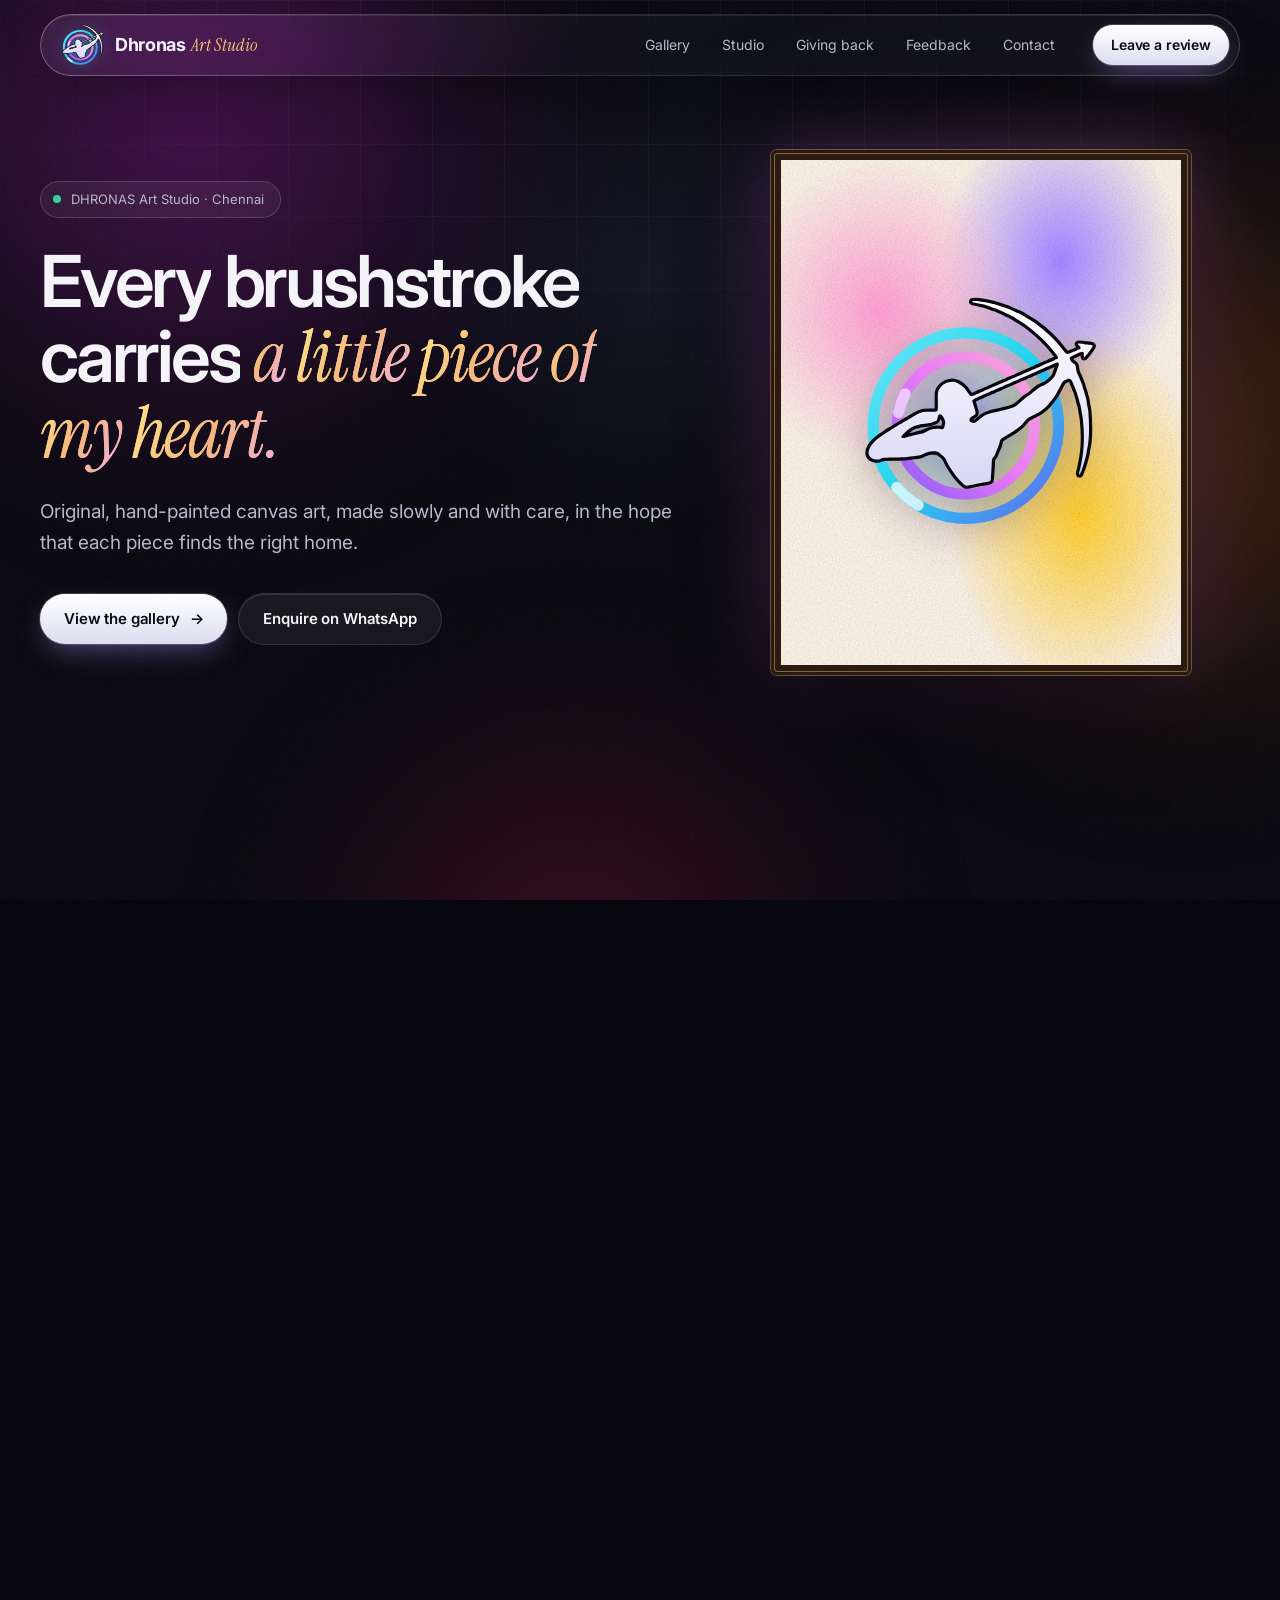
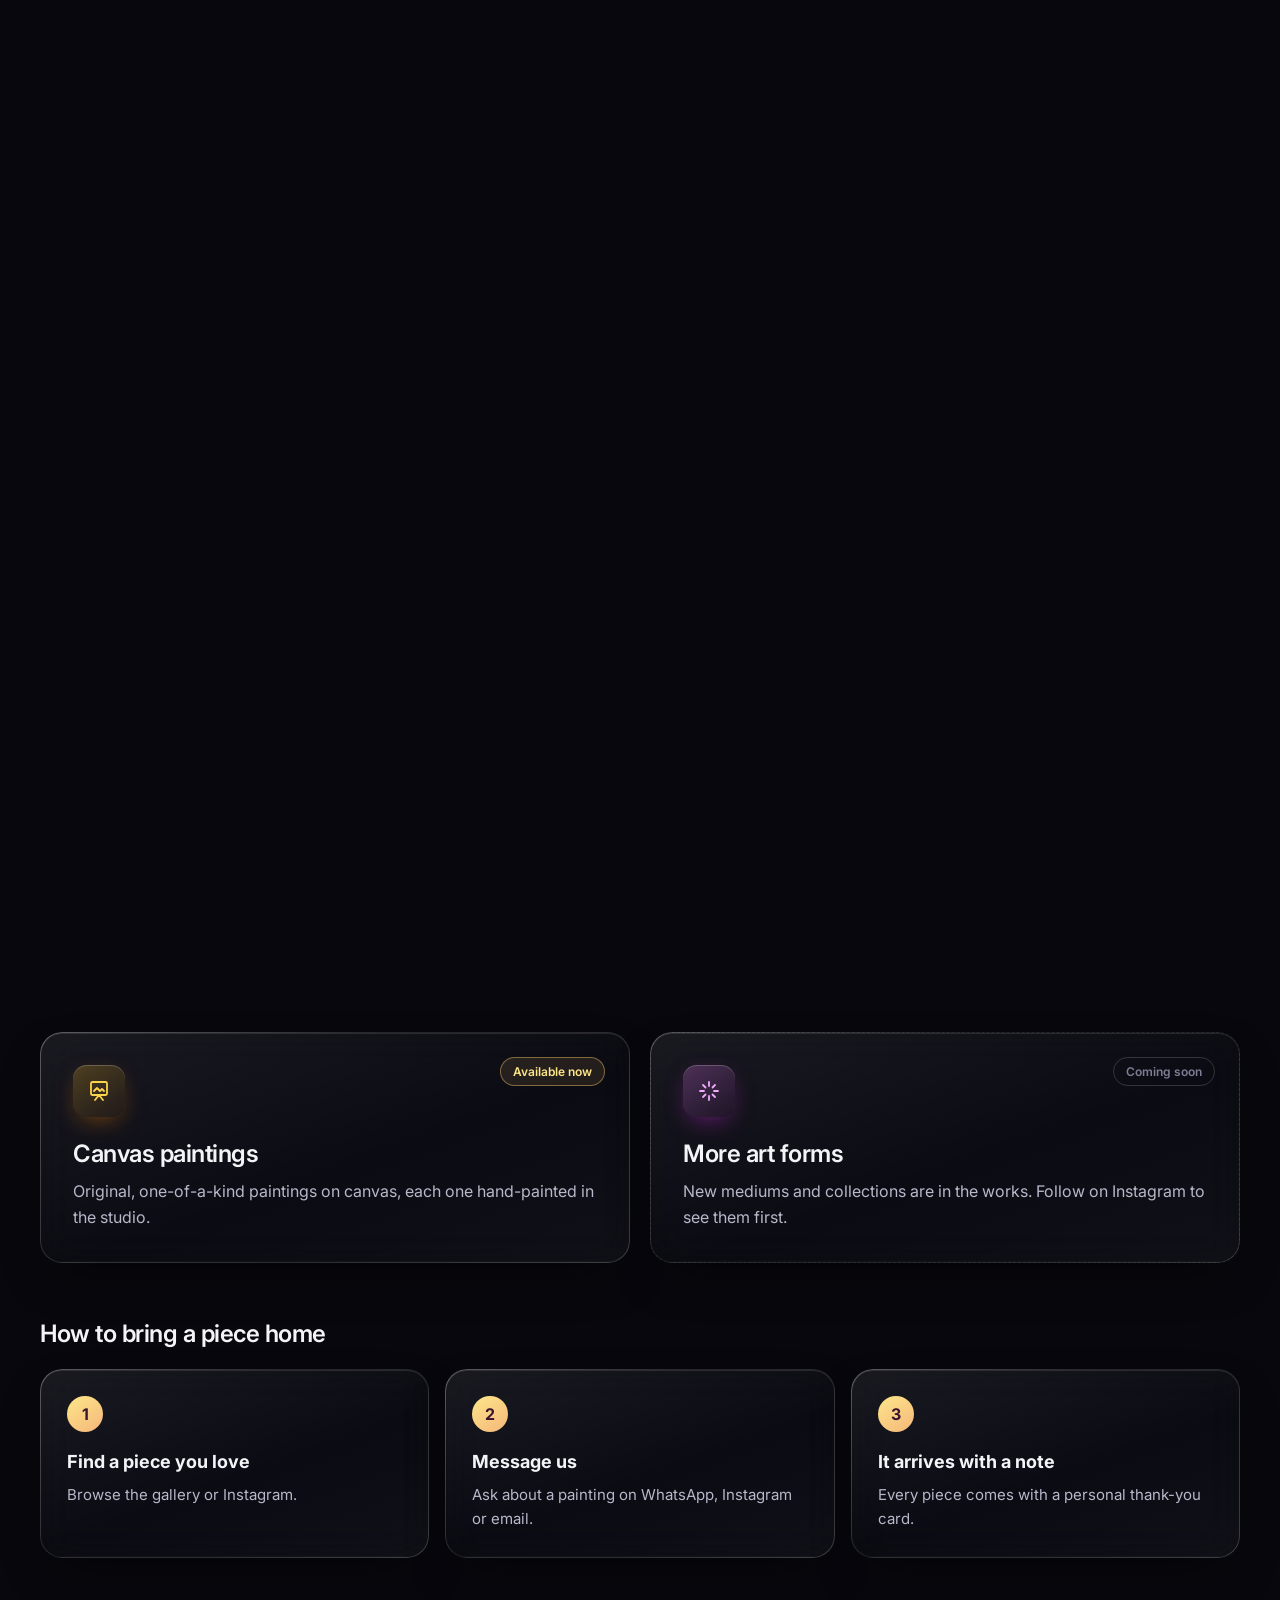
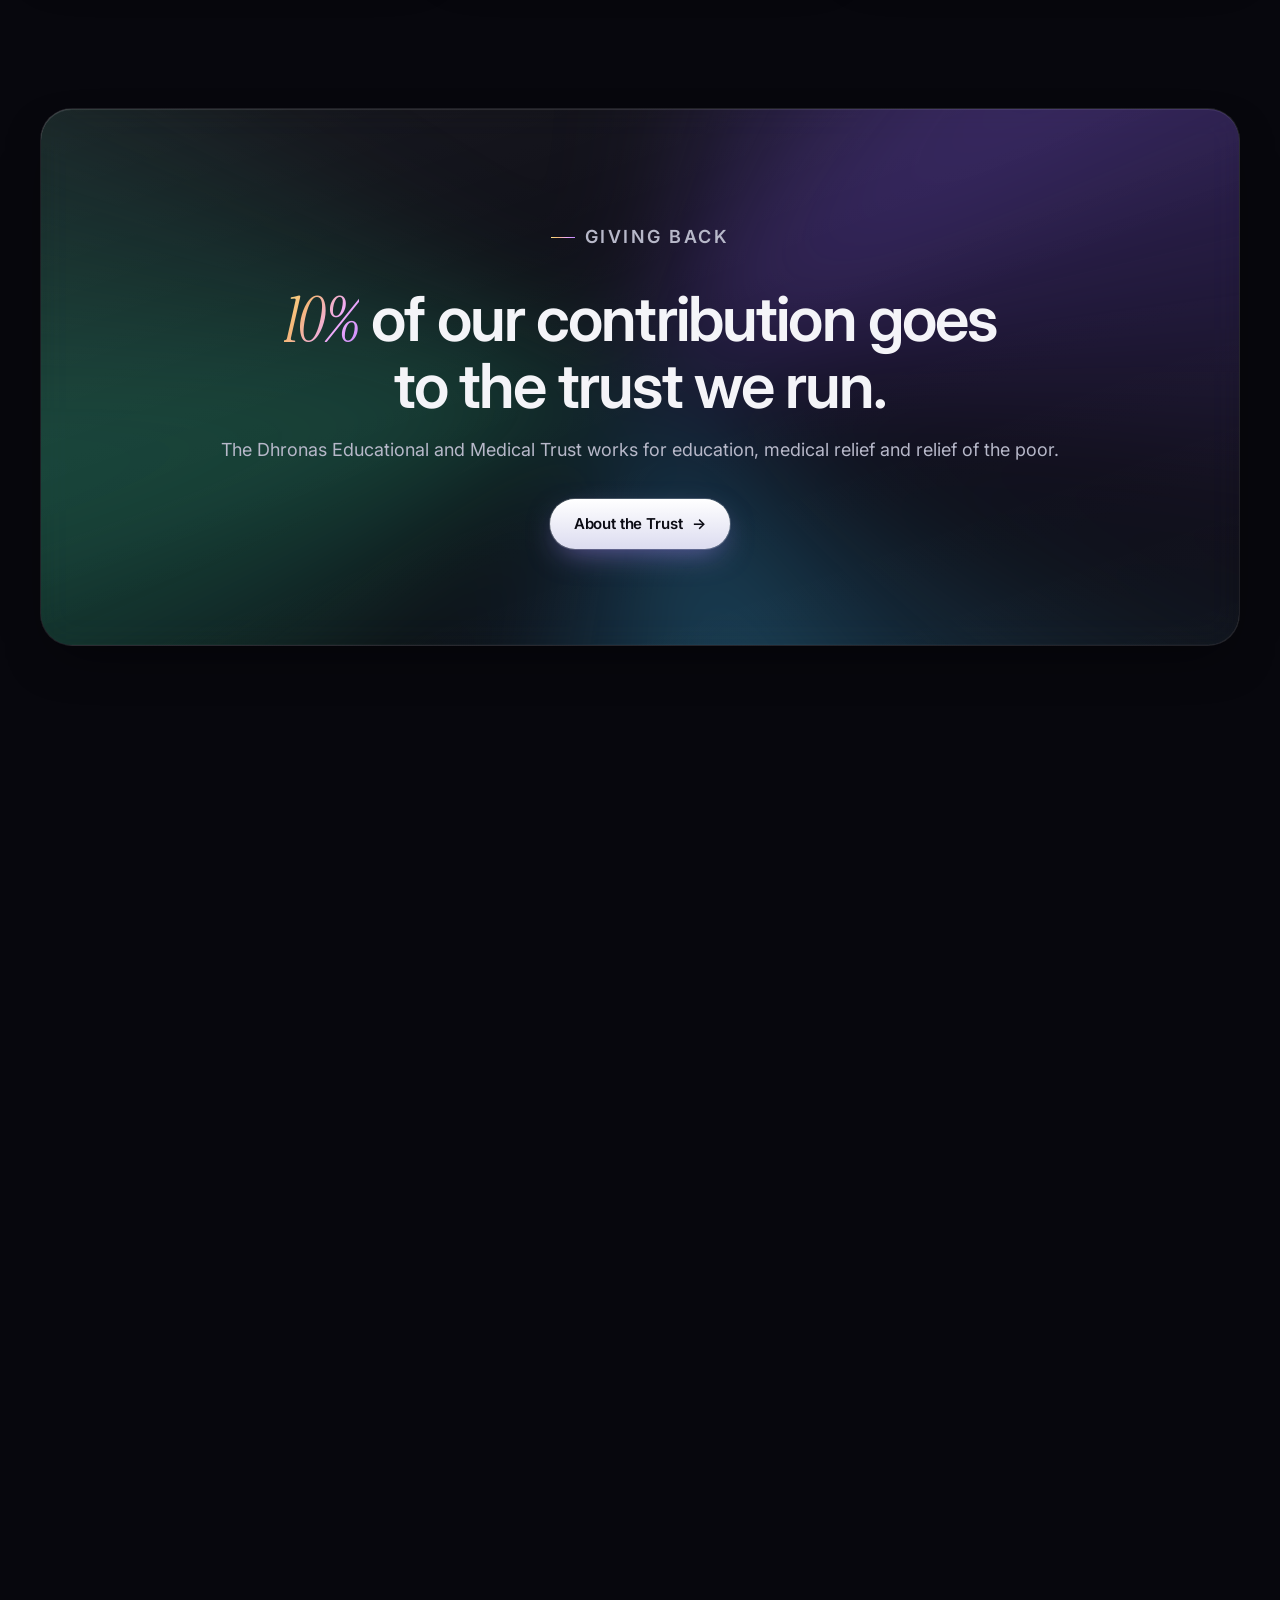
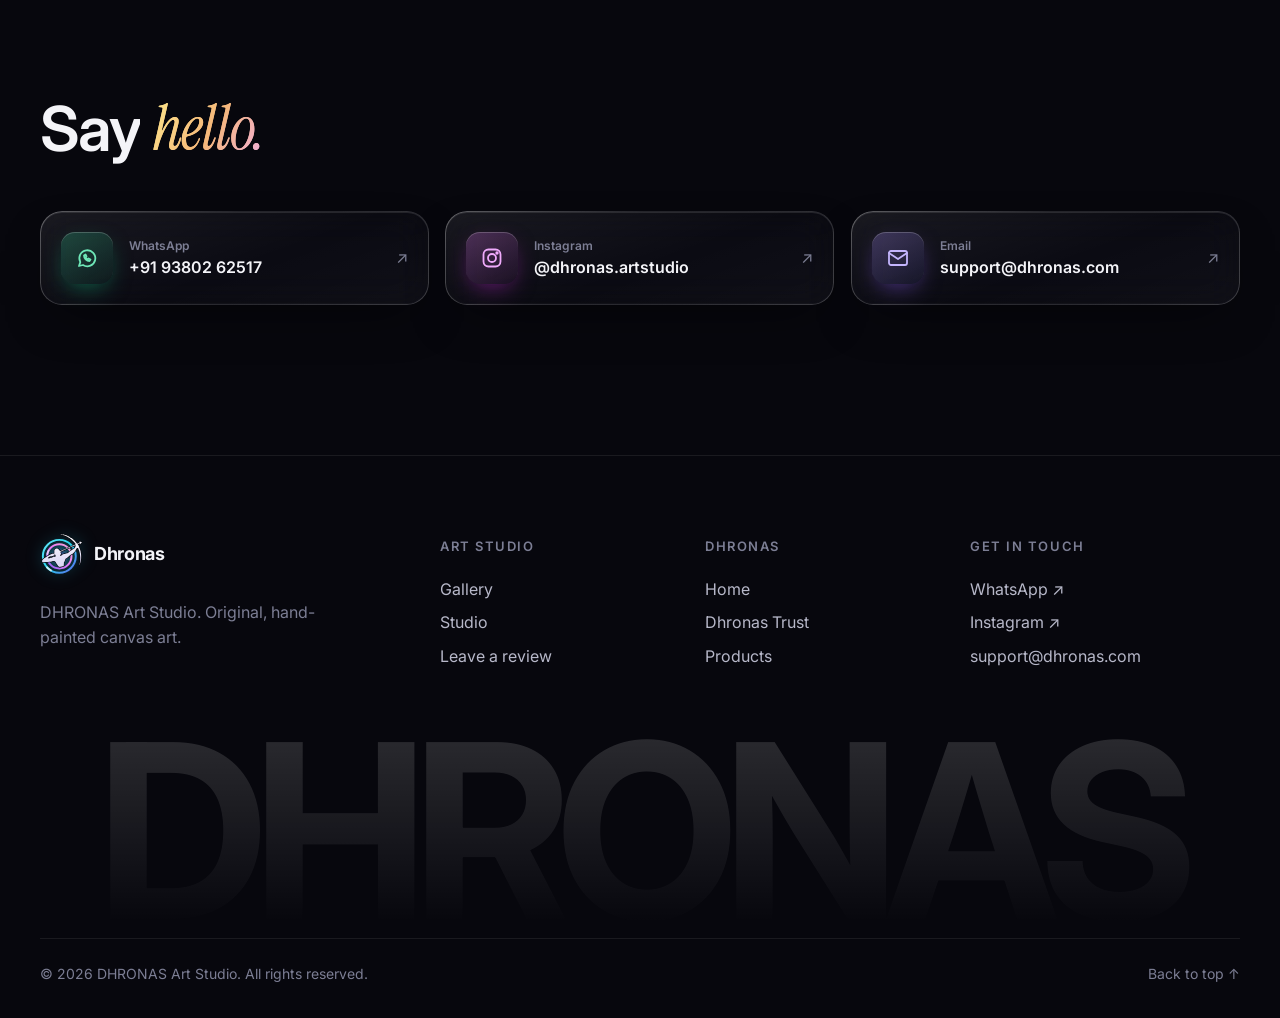
==== arts/index.html @ f4678ec8 "Add DHRONAS Art Studio page and feedback form at /arts/ New /arts/ page with gallery placeholders, c" ====
<!DOCTYPE html>
<html lang="en">
<head>
  <meta charset="UTF-8" />
  <meta name="viewport" content="width=device-width, initial-scale=1" />
  <meta name="color-scheme" content="dark" />
  <meta name="theme-color" content="#07070d" />
  <title>DHRONAS Art Studio</title>
  <meta name="description" content="DHRONAS Art Studio: original, hand-painted canvas art. 10% of every contribution goes to the Dhronas Educational and Medical Trust." />
  <meta property="og:title" content="DHRONAS Art Studio" />
  <meta property="og:description" content="Original, hand-painted canvas art from Chennai." />
  <meta property="og:url" content="https://dhronas.com/arts/" />
  <meta property="og:type" content="website" />
  <link rel="canonical" href="https://dhronas.com/arts/" />
  <link rel="icon" href="/favicon.svg" type="image/svg+xml" />
  <link rel="preconnect" href="https://fonts.googleapis.com" />
  <link rel="preconnect" href="https://fonts.gstatic.com" crossorigin />
  <link href="https://fonts.googleapis.com/css2?family=Instrument+Serif:ital@0;1&family=Inter:wght@400;500;600;700&display=swap" rel="stylesheet" />
  <link rel="stylesheet" href="/styles.css" />
</head>
<body class="arts-page">
  <!-- Logo: archer + target rings (symbol reused across the page) -->
  <svg class="svg-defs" aria-hidden="true" focusable="false">
    <defs>
      <linearGradient id="dh-cyan" x1="0" y1="0" x2="1" y2="1"><stop offset="0" stop-color="#67e8f9"/><stop offset=".5" stop-color="#22d3ee"/><stop offset="1" stop-color="#6366f1"/></linearGradient>
      <linearGradient id="dh-mag" x1="1" y1="0" x2="0" y2="1"><stop offset="0" stop-color="#f9a8d4"/><stop offset=".5" stop-color="#e879f9"/><stop offset="1" stop-color="#8b5cf6"/></linearGradient>
      <linearGradient id="dh-archer" x1="0" y1="0" x2="0" y2="1"><stop offset="0" stop-color="#ffffff"/><stop offset="1" stop-color="#d9d6f5"/></linearGradient>
      <radialGradient id="dh-glow"><stop offset="0" stop-color="#8b5cf6" stop-opacity=".55"/><stop offset=".6" stop-color="#22d3ee" stop-opacity=".12"/><stop offset="1" stop-color="#22d3ee" stop-opacity="0"/></radialGradient>
      <path id="dh-archer-path" d="M47.55 90.71C46.14 89.27 45.31 88.31 44.77 87.48C44.35 86.84 43.68 85.87 43.28 85.33C41.82 83.32 41.08 82.02 40.06 79.65C39.82 79.08 38.48 77.73 37.13 76.69C35.93 75.77 34.88 75.59 32.41 75.87C31.41 75.98 30.74 76.22 28.25 77.32C27.49 77.66 26.99 77.77 25.62 77.93C24.70 78.04 23.32 78.21 22.56 78.31C19.80 78.69 18.72 78.76 13.75 78.85C8.69 78.95 8.69 78.95 7.84 79.36C5.84 80.34 2.85 79.55 2.05 77.82C0.89 75.34 3.20 71.57 7.83 68.38C8.85 67.68 9.83 67.00 10.00 66.87C10.40 66.57 12.06 65.53 12.60 65.24C12.83 65.12 13.31 64.82 13.67 64.59C14.91 63.77 15.96 63.12 16.05 63.12C16.11 63.12 16.41 62.94 16.73 62.71C17.05 62.49 17.52 62.21 17.78 62.09C18.03 61.98 18.48 61.71 18.76 61.50C19.05 61.30 19.35 61.13 19.42 61.12C19.50 61.12 19.84 60.94 20.19 60.71C20.83 60.27 21.55 59.84 22.69 59.19C23.05 58.98 23.62 58.65 23.96 58.45C24.29 58.25 24.87 57.91 25.25 57.69C26.06 57.21 27.95 56.44 28.75 56.26C29.06 56.19 30.62 56.13 32.22 56.13C35.49 56.12 35.75 56.07 35.99 55.33C36.08 55.06 36.13 53.51 36.11 50.74C36.09 46.01 36.10 45.98 37.04 44.53C38.32 42.54 41.31 41.11 43.81 41.28C44.49 41.33 44.93 41.46 45.76 41.85C47.95 42.88 49.33 44.12 50.81 46.39C51.87 48.01 52.20 48.37 52.63 48.37C53.04 48.37 54.27 47.96 54.79 47.64C55.01 47.51 55.41 47.33 55.69 47.25C55.96 47.16 56.55 46.90 56.99 46.67C57.43 46.44 57.89 46.25 58.01 46.25C58.13 46.25 58.65 46.02 59.17 45.75C59.69 45.48 60.20 45.25 60.30 45.25C60.40 45.25 60.85 45.06 61.30 44.82C61.75 44.59 62.33 44.33 62.59 44.25C62.85 44.16 63.34 43.94 63.69 43.75C64.03 43.56 64.54 43.33 64.81 43.25C65.09 43.16 65.68 42.91 66.12 42.69C66.57 42.47 67.15 42.22 67.41 42.13C67.67 42.05 68.12 41.85 68.41 41.69C68.70 41.53 69.19 41.33 69.50 41.25C69.81 41.17 70.26 40.97 70.50 40.81C70.74 40.64 71.25 40.40 71.63 40.27C72.00 40.14 72.65 39.87 73.06 39.66C73.48 39.45 74.04 39.21 74.31 39.13C74.59 39.04 75.09 38.81 75.44 38.62C75.78 38.44 76.29 38.21 76.56 38.12C76.84 38.04 77.26 37.86 77.50 37.74C77.91 37.52 78.69 37.18 80.56 36.42C80.97 36.25 81.76 35.89 82.31 35.63C82.86 35.36 83.45 35.11 83.62 35.06C83.80 35.01 84.11 34.86 84.33 34.73C84.55 34.60 85.05 34.38 85.44 34.25C85.83 34.12 86.34 33.89 86.56 33.75C86.79 33.61 87.30 33.38 87.70 33.25C88.09 33.11 88.65 32.87 88.93 32.70C89.21 32.54 89.75 32.31 90.12 32.19C90.50 32.07 91.04 31.83 91.32 31.67C91.60 31.51 92.16 31.26 92.55 31.13C92.95 30.99 93.45 30.77 93.67 30.64C93.89 30.50 94.39 30.27 94.79 30.12C96.23 29.59 96.11 29.20 93.48 25.92C90.46 22.16 86.03 17.82 82.01 14.68C81.58 14.34 80.99 13.88 80.70 13.66C80.08 13.18 78.51 12.11 77.31 11.37C75.93 10.52 74.73 9.75 74.19 9.38C73.91 9.19 73.41 8.91 73.07 8.76C72.73 8.61 72.36 8.41 72.25 8.31C72.14 8.21 71.73 8.02 71.35 7.89C70.97 7.76 70.44 7.52 70.17 7.35C69.91 7.18 69.49 6.97 69.25 6.88C69.01 6.79 68.53 6.56 68.19 6.37C67.84 6.17 67.23 5.89 66.82 5.74C66.41 5.59 65.91 5.36 65.70 5.24C65.49 5.12 64.95 4.93 64.50 4.83C64.05 4.73 63.32 4.48 62.88 4.27C62.43 4.07 61.87 3.86 61.62 3.81C61.38 3.76 60.71 3.54 60.12 3.31C59.54 3.09 58.84 2.87 58.56 2.82C58.29 2.78 57.33 2.58 56.44 2.37C55.54 2.17 54.50 1.95 54.12 1.87C53.27 1.71 53.06 1.59 53.17 1.31C53.31 0.94 56.27 1.13 58.88 1.67C60.01 1.90 61.42 2.16 62.00 2.24C62.58 2.33 63.40 2.53 63.81 2.69C64.22 2.86 64.87 3.05 65.25 3.13C65.63 3.20 66.36 3.43 66.88 3.63C67.39 3.83 68.29 4.12 68.88 4.29C70.27 4.69 71.89 5.35 74.45 6.58C75.07 6.88 75.63 7.13 75.68 7.13C75.85 7.12 78.17 8.29 78.69 8.63C78.96 8.82 79.46 9.13 79.79 9.33C82.71 11.07 83.50 11.56 84.22 12.08C89.69 16.06 94.23 20.37 97.63 24.81C99.08 26.71 99.88 27.50 100.35 27.50C100.76 27.50 102.23 26.98 102.81 26.63C103.02 26.51 103.41 26.33 103.69 26.25C103.96 26.16 104.55 25.90 104.99 25.67C105.43 25.44 105.87 25.25 105.96 25.25C106.06 25.25 106.30 25.16 106.51 25.06C106.81 24.90 106.88 24.79 106.88 24.42C106.87 24.05 106.77 23.88 106.16 23.29C105.50 22.65 105.46 22.59 105.67 22.44C105.92 22.25 106.40 22.27 108.75 22.57C109.54 22.67 110.71 22.80 111.35 22.87C112.61 23.00 112.88 23.12 112.88 23.57C112.88 23.87 110.27 27.49 109.24 28.62C108.77 29.14 108.72 29.17 108.57 28.96C108.46 28.81 108.42 28.49 108.47 27.94C108.60 26.27 108.25 26.02 106.69 26.63C106.14 26.85 105.38 27.19 105.00 27.38C104.62 27.58 104.14 27.78 103.94 27.82C103.50 27.93 101.83 28.82 101.66 29.04C101.12 29.73 102.23 31.59 103.60 32.30C104.22 32.62 104.50 33.22 104.63 34.52C104.78 35.96 104.92 36.46 105.43 37.49C105.66 37.94 105.89 38.45 105.94 38.62C105.99 38.80 106.19 39.25 106.37 39.62C106.56 40.00 106.82 40.62 106.94 41.00C107.06 41.38 107.27 41.85 107.39 42.06C107.52 42.27 107.71 42.86 107.82 43.37C107.93 43.89 108.18 44.73 108.37 45.25C108.57 45.77 108.79 46.52 108.87 46.93C108.96 47.33 109.16 48.02 109.32 48.46C109.49 48.89 109.68 49.66 109.75 50.16C110.08 52.53 110.17 53.02 110.45 54.19C110.72 55.27 110.79 56.04 110.97 59.98C111.25 66.24 110.98 71.36 110.20 74.49C110.10 74.87 109.96 75.69 109.88 76.31C109.65 78.10 107.98 83.95 107.34 85.20C107.16 85.56 106.95 86.10 106.87 86.42C106.71 87.02 106.47 87.33 106.26 87.19C106.04 87.06 106.11 86.29 106.42 85.40C106.72 84.53 106.94 83.49 107.69 79.38C108.44 75.33 108.73 69.10 108.40 64.31C108.11 60.09 108.01 59.09 107.68 57.56C107.50 56.74 107.28 55.42 107.17 54.62C107.06 53.80 106.85 52.86 106.68 52.42C106.51 52.00 106.28 51.22 106.18 50.69C106.08 50.16 105.80 49.15 105.56 48.44C105.32 47.74 105.12 47.05 105.13 46.92C105.13 46.78 104.93 46.28 104.70 45.80C104.47 45.33 104.21 44.69 104.12 44.38C104.04 44.07 103.82 43.51 103.62 43.13C103.43 42.75 103.20 42.18 103.12 41.88C102.93 41.13 102.30 40.16 101.86 39.93C101.11 39.54 100.33 39.70 98.97 40.52C98.05 41.07 97.96 41.20 96.96 43.13C95.66 45.67 94.44 47.87 93.88 48.69C91.95 51.49 89.73 53.93 87.93 55.22C86.84 56.01 85.47 56.87 85.31 56.88C85.24 56.88 84.90 57.05 84.56 57.27C84.22 57.48 83.68 57.75 83.38 57.85C83.07 57.96 82.61 58.17 82.36 58.32C82.11 58.48 81.70 58.70 81.44 58.80C80.68 59.12 80.01 59.74 79.12 60.93C77.53 63.08 75.14 64.94 70.88 67.37C67.35 69.38 66.95 69.75 66.75 71.14C66.62 72.02 65.83 74.22 65.31 75.16C65.12 75.49 64.89 76.08 64.79 76.47C64.55 77.40 64.21 78.03 63.63 78.67C62.93 79.44 62.91 79.50 62.82 82.06C62.77 83.37 62.65 85.37 62.56 86.50C62.46 87.63 62.38 88.86 62.38 89.21C62.37 90.48 62.19 90.61 60.06 90.93C59.38 91.03 58.14 91.25 57.31 91.42C56.49 91.59 55.39 91.79 54.88 91.88C54.36 91.96 53.25 92.19 52.41 92.39C49.71 93.03 49.90 93.09 47.55 90.71ZM20.82 68.69C21.64 68.44 22.68 68.18 23.12 68.11C23.57 68.03 24.42 67.81 25.00 67.62C25.58 67.43 26.57 67.21 27.19 67.13C28.36 66.98 29.41 66.58 31.19 65.61C33.08 64.59 35.16 64.27 37.31 64.68C38.37 64.89 38.75 64.81 39.05 64.35C39.34 63.90 39.75 62.26 39.75 61.55C39.75 59.88 38.24 57.38 37.22 57.38C36.58 57.38 36.27 57.79 35.98 59.02C35.66 60.38 35.52 60.57 34.67 60.82C34.29 60.93 33.63 61.19 33.21 61.38C32.69 61.62 32.07 61.78 31.31 61.86C29.09 62.12 27.33 62.38 26.70 62.56C26.35 62.65 25.73 62.80 25.31 62.88C24.90 62.96 24.38 63.14 24.15 63.28C23.92 63.42 23.47 63.66 23.14 63.82C21.82 64.45 18.00 67.96 18.00 68.54C18.00 69.26 18.73 69.30 20.82 68.69ZM55.12 61.22C55.37 61.07 55.98 60.59 56.50 60.13C58.47 58.40 59.94 57.50 61.49 57.12C62.01 56.99 62.77 56.77 63.17 56.63C63.58 56.49 64.45 56.29 65.11 56.19C65.77 56.08 66.90 55.83 67.62 55.63C68.35 55.44 69.32 55.21 69.79 55.13C70.26 55.05 71.05 54.83 71.55 54.63C72.04 54.44 72.70 54.21 73.00 54.13C73.31 54.05 73.76 53.85 74.01 53.69C74.25 53.53 74.74 53.26 75.09 53.08C75.47 52.89 76.41 52.10 77.47 51.08C79.25 49.37 80.25 48.61 81.25 48.16C81.59 48.02 82.37 47.39 83.19 46.61C85.08 44.81 87.05 43.52 88.60 43.06C90.17 42.59 93.94 39.23 94.25 38.02C94.32 37.72 94.52 37.21 94.67 36.89C94.83 36.57 95.05 35.94 95.17 35.49C95.28 35.03 95.54 34.30 95.75 33.86C96.15 33.00 96.23 32.31 95.95 31.94C95.68 31.57 94.99 31.66 93.84 32.23C93.27 32.50 92.67 32.77 92.50 32.82C92.33 32.87 91.85 33.09 91.44 33.32C91.03 33.55 90.48 33.77 90.22 33.82C89.97 33.86 89.51 34.06 89.22 34.25C88.92 34.43 88.37 34.69 87.99 34.81C87.62 34.93 87.08 35.17 86.80 35.33C86.52 35.49 85.96 35.74 85.56 35.88C85.16 36.01 84.65 36.23 84.44 36.36C84.22 36.49 83.82 36.66 83.55 36.75C83.28 36.83 82.76 37.07 82.39 37.28C82.01 37.48 81.42 37.74 81.07 37.84C80.72 37.94 80.21 38.16 79.93 38.33C79.65 38.49 79.11 38.73 78.74 38.86C77.99 39.13 76.37 39.85 75.50 40.30C75.19 40.46 74.71 40.66 74.44 40.75C74.16 40.84 73.57 41.09 73.12 41.31C72.68 41.54 72.17 41.76 72.00 41.81C71.62 41.92 69.76 42.73 68.56 43.31C68.08 43.54 67.55 43.77 67.38 43.82C67.20 43.86 66.78 44.05 66.44 44.24C66.09 44.43 65.50 44.69 65.12 44.81C64.75 44.93 64.27 45.13 64.06 45.26C63.86 45.38 63.38 45.60 63.00 45.74C62.62 45.89 62.06 46.14 61.75 46.30C61.44 46.46 61.05 46.64 60.88 46.68C60.57 46.77 59.46 47.25 57.44 48.19C56.89 48.44 56.16 48.75 55.81 48.88C54.76 49.25 53.45 50.04 53.28 50.40C53.15 50.68 53.15 50.82 53.32 51.27C53.44 51.57 53.64 52.26 53.78 52.81C53.91 53.36 54.16 54.18 54.32 54.62C55.11 56.76 55.02 57.33 53.80 57.94C52.46 58.61 51.75 59.35 51.75 60.10C51.75 60.69 51.93 60.96 52.54 61.27C53.54 61.78 54.19 61.77 55.12 61.22Z"/>
      <symbol id="dh-logo" viewBox="-4 -4 123 121">
        <circle cx="50" cy="63" r="54" fill="url(#dh-glow)"/>
        <circle cx="50" cy="63" r="46" fill="none" stroke="url(#dh-cyan)" stroke-width="5.5"/>
        <circle cx="50" cy="63" r="34" fill="none" stroke="url(#dh-mag)" stroke-width="5.5"/>
        <circle cx="50" cy="63" r="46" fill="none" stroke="#fff" stroke-width="5.5" stroke-linecap="round" stroke-dasharray="14 275" opacity=".75">
          <animateTransform attributeName="transform" type="rotate" from="0 50 63" to="360 50 63" dur="7s" repeatCount="indefinite"/>
        </circle>
        <circle cx="50" cy="63" r="34" fill="none" stroke="#fff" stroke-width="5.5" stroke-linecap="round" stroke-dasharray="10 204" opacity=".6">
          <animateTransform attributeName="transform" type="rotate" from="360 50 63" to="0 50 63" dur="5s" repeatCount="indefinite"/>
        </circle>
        <use href="#dh-archer-path" fill="none" stroke="#07070d" stroke-width="3.2" stroke-linejoin="round"/>
        <use href="#dh-archer-path" fill="url(#dh-archer)"/>
      </symbol>
    </defs>
  </svg>
  <a class="skip" href="#main">Skip to content</a>

  <div class="bg" aria-hidden="true">
    <div class="aurora a1"></div>
    <div class="aurora a2"></div>
    <div class="aurora a3"></div>
    <div class="grid-lines"></div>
    <div class="noise"></div>
  </div>
  <div class="spotlight" aria-hidden="true"></div>
  <div class="progress" aria-hidden="true"></div>

  <header class="nav" id="nav">
    <div class="nav-inner glass">
      <a class="brand" href="/" aria-label="Dhronas home">
        <span class="logo" aria-hidden="true"><svg><use href="#dh-logo"/></svg></span>
        <span>Dhronas <span class="brand-sub">Art Studio</span></span>
      </a>
      <nav id="nav-links" class="nav-links">
        <a href="#gallery">Gallery</a>
        <a href="#studio">Studio</a>
        <a href="#giving">Giving back</a>
        <a href="#feedback">Feedback</a>
        <a href="#contact">Contact</a>
      </nav>
      <a class="btn btn-sm magnetic nav-cta" href="/arts/feedback/"><span>Leave a review</span></a>
      <button class="nav-toggle" aria-expanded="false" aria-controls="nav-links" aria-label="Open menu">
        <span></span><span></span>
      </button>
    </div>
  </header>

  <main id="main">
    <!-- HERO -->
    <section class="hero trust-hero" id="top">
      <div class="wrap hero-grid">
        <div class="hero-copy">
          <p class="pill reveal"><span class="dot"></span> DHRONAS Art Studio · Chennai</p>
          <h1 class="split" data-split>
            Every brushstroke carries <em>a little piece of my heart.</em>
          </h1>
          <p class="lead reveal" style="--d: .5s">
            Original, hand-painted canvas art, made slowly and with care, in the hope that each
            piece finds the right home.
          </p>
          <div class="hero-actions reveal" style="--d: .65s">
            <a class="btn magnetic" href="#gallery"><span>View the gallery</span><i aria-hidden="true">→</i></a>
            <a class="btn btn-glass magnetic" href="https://wa.me/919380262517" target="_blank" rel="noopener noreferrer"><span>Enquire on WhatsApp</span></a>
          </div>
        </div>

        <div class="easel reveal" style="--d: .3s" aria-hidden="true">
          <div class="canvas-frame tilt">
            <div class="paint p1"></div>
            <svg class="easel-logo"><use href="#dh-logo"/></svg>
          </div>
        </div>
      </div>
    </section>

    <!-- GALLERY: replace each placeholder <figure> with a real artwork when photos are ready.
         Format: put the image in /arts/images/ and use
         <figure class="art glass reveal">
           <div class="art-canvas"><img src="/arts/images/FILE.jpg" alt="Short description of the painting" loading="lazy" /></div>
           <figcaption><strong>Title</strong><small>Acrylic on canvas · 24 × 36 in</small></figcaption>
         </figure> -->
    <section class="section" id="gallery">
      <div class="wrap">
        <p class="eyebrow reveal">Gallery</p>
        <h2 class="split" data-split>The collection, <em>coming to life.</em></h2>
        <p class="section-lead reveal">
          New canvases are being photographed for the gallery. Until then, see the latest work on
          <a class="text-link" href="https://www.instagram.com/dhronas.artstudio/" target="_blank" rel="noopener noreferrer">Instagram @dhronas.artstudio ↗</a>
        </p>
        <div class="gallery">
          <figure class="art placeholder glass reveal" style="--d: .05s">
            <div class="art-canvas"><div class="paint p2"></div><span class="soon">Artwork coming soon</span></div>
            <figcaption><strong>Canvas painting</strong><small>Photo coming soon</small></figcaption>
          </figure>
          <figure class="art placeholder glass reveal tall" style="--d: .12s">
            <div class="art-canvas"><div class="paint p3"></div><span class="soon">Artwork coming soon</span></div>
            <figcaption><strong>Canvas painting</strong><small>Photo coming soon</small></figcaption>
          </figure>
          <figure class="art placeholder glass reveal" style="--d: .19s">
            <div class="art-canvas"><div class="paint p4"></div><span class="soon">Artwork coming soon</span></div>
            <figcaption><strong>Canvas painting</strong><small>Photo coming soon</small></figcaption>
          </figure>
          <figure class="art placeholder glass reveal" style="--d: .05s">
            <div class="art-canvas"><div class="paint p5"></div><span class="soon">Artwork coming soon</span></div>
            <figcaption><strong>Canvas painting</strong><small>Photo coming soon</small></figcaption>
          </figure>
          <figure class="art placeholder glass reveal" style="--d: .12s">
            <div class="art-canvas"><div class="paint p6"></div><span class="soon">Artwork coming soon</span></div>
            <figcaption><strong>Canvas painting</strong><small>Photo coming soon</small></figcaption>
          </figure>
          <figure class="art placeholder glass reveal tall" style="--d: .19s">
            <div class="art-canvas"><div class="paint p7"></div><span class="soon">Artwork coming soon</span></div>
            <figcaption><strong>Canvas painting</strong><small>Photo coming soon</small></figcaption>
          </figure>
        </div>
      </div>
    </section>

    <!-- STUDIO / ART FORMS -->
    <section class="section" id="studio">
      <div class="wrap">
        <p class="eyebrow reveal">The studio</p>
        <h2 class="split" data-split>What we <em>create.</em></h2>
        <div class="forms">
          <article class="form-card glass reveal tilt" style="--d: .05s; --accent: #f5c56b">
            <span class="status live">Available now</span>
            <div class="icon amber"><svg viewBox="0 0 24 24"><rect x="4" y="3" width="16" height="13" rx="1.5"/><path d="M8 21l4-5 4 5M7 12l3-3 3 3 2-2 2 2"/></svg></div>
            <h3>Canvas paintings</h3>
            <p>Original, one-of-a-kind paintings on canvas, each one hand-painted in the studio.</p>
          </article>
          <article class="form-card soon-card glass reveal" style="--d: .15s">
            <span class="status">Coming soon</span>
            <div class="icon magenta"><svg viewBox="0 0 24 24"><path d="M12 3v4M12 17v4M3 12h4M17 12h4M6 6l2.5 2.5M15.5 15.5L18 18M6 18l2.5-2.5M15.5 8.5L18 6"/></svg></div>
            <h3>More art forms</h3>
            <p>New mediums and collections are in the works. Follow on Instagram to see them first.</p>
          </article>
        </div>

        <h3 class="board-title reveal">How to bring a piece home</h3>
        <ol class="steps-row">
          <li class="glass reveal" style="--d: .05s"><span class="step-n">1</span><strong>Find a piece you love</strong><p>Browse the gallery or Instagram.</p></li>
          <li class="glass reveal" style="--d: .12s"><span class="step-n">2</span><strong>Message us</strong><p>Ask about a painting on WhatsApp, Instagram or email.</p></li>
          <li class="glass reveal" style="--d: .19s"><span class="step-n">3</span><strong>It arrives with a note</strong><p>Every piece comes with a personal thank-you card.</p></li>
        </ol>
      </div>
    </section>

    <!-- GIVING BACK -->
    <section class="section cta-section" id="giving">
      <div class="wrap">
        <div class="cta glass reveal">
          <div class="cta-glow" aria-hidden="true"></div>
          <p class="eyebrow">Giving back</p>
          <h2><span class="big-pct">10%</span> of our contribution goes to the trust we run.</h2>
          <p>The Dhronas Educational and Medical Trust works for education, medical relief and relief of the poor.</p>
          <div class="cta-actions">
            <a class="btn magnetic" href="/trust/"><span>About the Trust</span><i aria-hidden="true">→</i></a>
          </div>
        </div>
      </div>
    </section>

    <!-- FEEDBACK QR -->
    <section class="section" id="feedback">
      <div class="wrap qr-wrap">
        <div>
          <p class="eyebrow reveal">Share your feedback</p>
          <h2 class="split" data-split>Loved your piece? <em>Tell us.</em></h2>
          <p class="section-lead reveal">
            Scan the code with your phone camera to leave a review in under a minute. Your words help
            other art lovers, and help the studio grow.
          </p>
          <div class="hero-actions reveal">
            <a class="btn magnetic" href="/arts/feedback/"><span>Write a review</span><i aria-hidden="true">→</i></a>
          </div>
          <p class="qr-downloads reveal">
            Print it for cards or the studio:
            <a class="text-link" href="/arts/feedback-qr.svg" download="dhronas-arts-feedback-qr.svg">SVG</a> ·
            <a class="text-link" href="/arts/feedback-qr.png" download="dhronas-arts-feedback-qr.png">PNG</a>
          </p>
        </div>
        <a class="qr-card glass reveal tilt" href="/arts/feedback/" aria-label="Open the feedback form">
          <img src="/arts/feedback-qr.svg" alt="QR code linking to dhronas.com/arts/feedback" width="260" height="260" />
          <span class="qr-scan" aria-hidden="true"></span>
          <span class="qr-label">Scan to review</span>
          <small>dhronas.com/arts/feedback</small>
        </a>
      </div>
    </section>

    <!-- CONTACT -->
    <section class="section" id="contact">
      <div class="wrap">
        <p class="eyebrow reveal">Contact</p>
        <h2 class="split" data-split>Say <em>hello.</em></h2>
        <div class="channels">
          <a class="channel glass reveal tilt" style="--d: .05s" href="https://wa.me/919380262517" target="_blank" rel="noopener noreferrer">
            <span class="icon emerald"><svg viewBox="0 0 24 24"><path d="M4 20l1.300-3.900A8 8 0 1 1 8 19z"/><path d="M9 9.500c0 3 2.500 5.500 5.500 5.500l1-1.500-2-1-1 1c-1-.5-1.500-1-2-2l1-1-1-2z"/></svg></span>
            <span><small>WhatsApp</small>+91 93802 62517</span>
            <span class="arrow" aria-hidden="true">↗</span>
          </a>
          <a class="channel glass reveal tilt" style="--d: .12s" href="https://www.instagram.com/dhronas.artstudio/" target="_blank" rel="noopener noreferrer">
            <span class="icon magenta"><svg viewBox="0 0 24 24"><rect x="3.500" y="3.500" width="17" height="17" rx="5"/><circle cx="12" cy="12" r="4"/><circle cx="17" cy="7" r=".8"/></svg></span>
            <span><small>Instagram</small>@dhronas.artstudio</span>
            <span class="arrow" aria-hidden="true">↗</span>
          </a>
          <a class="channel glass reveal tilt" style="--d: .19s" href="mailto:support@dhronas.com?subject=DHRONAS%20Art%20Studio%20enquiry">
            <span class="icon violet"><svg viewBox="0 0 24 24"><rect x="3" y="5" width="18" height="14" rx="2"/><path d="M3 7l9 6 9-6"/></svg></span>
            <span><small>Email</small>support@dhronas.com</span>
            <span class="arrow" aria-hidden="true">↗</span>
          </a>
        </div>
      </div>
    </section>
  </main>

  <footer class="footer">
    <div class="wrap">
      <div class="footer-grid">
        <div class="footer-brand">
          <a class="brand" href="/">
            <span class="logo" aria-hidden="true"><svg><use href="#dh-logo"/></svg></span>
            <span>Dhronas</span>
          </a>
          <p>DHRONAS Art Studio. Original, hand-painted canvas art.</p>
        </div>
        <div>
          <h4>Art Studio</h4>
          <a href="#gallery">Gallery</a>
          <a href="#studio">Studio</a>
          <a href="/arts/feedback/">Leave a review</a>
        </div>
        <div>
          <h4>Dhronas</h4>
          <a href="/">Home</a>
          <a href="/trust/">Dhronas Trust</a>
          <a href="/#products">Products</a>
        </div>
        <div>
          <h4>Get in touch</h4>
          <a href="https://wa.me/919380262517" target="_blank" rel="noopener noreferrer">WhatsApp ↗</a>
          <a href="https://www.instagram.com/dhronas.artstudio/" target="_blank" rel="noopener noreferrer">Instagram ↗</a>
          <a href="mailto:support@dhronas.com">support@dhronas.com</a>
        </div>
      </div>
      <div class="footer-word" aria-hidden="true">DHRONAS</div>
      <div class="footer-bottom">
        <span>© <span id="year">2026</span> DHRONAS Art Studio. All rights reserved.</span>
        <a href="#top" class="to-top">Back to top ↑</a>
      </div>
    </div>
  </footer>

  <script src="/script.js"></script>
</body>
</html>
---- styles.css ----
/* ============ Tokens ============ */
:root {
  --bg: #07070d;
  --bg-2: #0c0c16;
  --ink: #f4f4f8;
  --ink-2: #b7b8c9;
  --ink-3: #7c7e94;
  --line: rgba(255, 255, 255, 0.08);
  --line-2: rgba(255, 255, 255, 0.16);
  --glass: rgba(255, 255, 255, 0.045);
  --glass-2: rgba(255, 255, 255, 0.08);
  --violet: #a78bfa;
  --indigo: #6366f1;
  --emerald: #34d399;
  --cyan: #38bdf8;
  --amber: #fbbf24;
  --grad: linear-gradient(120deg, #c4b5fd 0%, #818cf8 30%, #38bdf8 65%, #34d399 100%);
  --radius: 22px;
  --ease: cubic-bezier(0.22, 1, 0.36, 1);
  --serif: "Instrument Serif", Georgia, serif;
  --sans: "Inter", system-ui, -apple-system, "Segoe UI", sans-serif;
}

*, *::before, *::after { box-sizing: border-box; }
html { scroll-behavior: smooth; -webkit-text-size-adjust: 100%; }
body {
  margin: 0;
  background: var(--bg);
  color: var(--ink);
  font-family: var(--sans);
  font-size: 16px;
  line-height: 1.6;
  -webkit-font-smoothing: antialiased;
  overflow-x: hidden;
}
img, svg { display: block; max-width: 100%; }
a { color: inherit; text-decoration: none; }
button, input, select, textarea { font: inherit; color: inherit; }
::selection { background: rgba(129, 140, 248, 0.35); }

.skip { position: absolute; left: -999px; top: 8px; z-index: 100; background: #fff; color: #000; padding: 8px 14px; border-radius: 8px; }
.skip:focus { left: 16px; }
:focus-visible { outline: 2px solid var(--cyan); outline-offset: 3px; border-radius: 8px; }

.wrap { width: min(1200px, 100% - 32px); margin-inline: auto; }

/* ============ Ambient background ============ */
.bg { position: fixed; inset: 0; z-index: -2; overflow: hidden; pointer-events: none; }
.aurora { position: absolute; border-radius: 50%; filter: blur(90px); opacity: 0.55; will-change: transform; }
.a1 { width: 60vw; height: 60vw; left: -15vw; top: -20vw; background: radial-gradient(circle, #6d28d9 0%, transparent 65%); animation: drift1 22s var(--ease) infinite alternate; }
.a2 { width: 55vw; height: 55vw; right: -20vw; top: 10vh; background: radial-gradient(circle, #0369a1 0%, transparent 65%); animation: drift2 26s var(--ease) infinite alternate; }
.a3 { width: 50vw; height: 50vw; left: 20vw; bottom: -30vw; background: radial-gradient(circle, #047857 0%, transparent 65%); opacity: 0.4; animation: drift3 30s var(--ease) infinite alternate; }
@keyframes drift1 { to { transform: translate(12vw, 10vh) scale(1.15); } }
@keyframes drift2 { to { transform: translate(-10vw, 20vh) scale(0.9); } }
@keyframes drift3 { to { transform: translate(-8vw, -15vh) scale(1.2); } }
.grid-lines {
  position: absolute; inset: 0;
  background-image:
    linear-gradient(rgba(255,255,255,0.035) 1px, transparent 1px),
    linear-gradient(90deg, rgba(255,255,255,0.035) 1px, transparent 1px);
  background-size: 72px 72px;
  mask-image: radial-gradient(ellipse 80% 60% at 50% 0%, #000 30%, transparent 75%);
}
.noise {
  position: absolute; inset: -50%;
  opacity: 0.06;
  background-image: url("data:image/svg+xml,%3Csvg xmlns='http://www.w3.org/2000/svg' width='160' height='160'%3E%3Cfilter id='n'%3E%3CfeTurbulence type='fractalNoise' baseFrequency='.9' numOctaves='3' stitchTiles='stitch'/%3E%3C/filter%3E%3Crect width='100%25' height='100%25' filter='url(%23n)'/%3E%3C/svg%3E");
}
.spotlight {
  position: fixed; inset: 0; z-index: -1; pointer-events: none;
  background: radial-gradient(600px circle at var(--mx, 50%) var(--my, 30%), rgba(129, 140, 248, 0.09), transparent 45%);
  transition: opacity .4s;
}
.progress {
  position: fixed; top: 0; left: 0; height: 2px; width: 100%; z-index: 60;
  background: var(--grad);
  transform-origin: 0 50%; transform: scaleX(var(--p, 0));
}

/* ============ Glass ============ */
.glass {
  position: relative;
  background: linear-gradient(160deg, rgba(255,255,255,0.08) 0%, rgba(255,255,255,0.02) 55%, rgba(255,255,255,0.04) 100%);
  border: 1px solid var(--line);
  backdrop-filter: blur(18px) saturate(140%);
  -webkit-backdrop-filter: blur(18px) saturate(140%);
  box-shadow:
    inset 0 1px 0 rgba(255,255,255,0.10),
    inset 0 -1px 0 rgba(255,255,255,0.02),
    0 20px 50px -20px rgba(0,0,0,0.6);
}
/* gradient hairline border */
.glass::before {
  content: ""; position: absolute; inset: -1px; border-radius: inherit; padding: 1px; pointer-events: none;
  background: linear-gradient(140deg, rgba(255,255,255,0.28), rgba(255,255,255,0.02) 40%, rgba(255,255,255,0.02) 60%, rgba(255,255,255,0.14));
  -webkit-mask: linear-gradient(#000 0 0) content-box, linear-gradient(#000 0 0);
  -webkit-mask-composite: xor; mask-composite: exclude;
}

/* ============ Buttons ============ */
.btn {
  --bx: 0px; --by: 0px;
  position: relative; display: inline-flex; align-items: center; justify-content: center; gap: 10px;
  height: 50px; padding: 0 24px; border-radius: 999px; border: 0; cursor: pointer;
  font-weight: 600; font-size: 15px; letter-spacing: -0.01em;
  color: #0b0b14;
  background: linear-gradient(180deg, #ffffff 0%, #dcdcf0 100%);
  box-shadow: 0 1px 0 rgba(255,255,255,0.8) inset, 0 10px 30px -8px rgba(167,139,250,0.55), 0 0 0 1px rgba(255,255,255,0.2);
  transform: translate(var(--bx), var(--by));
  transition: transform .35s var(--ease), box-shadow .35s var(--ease), background .3s;
  overflow: hidden; isolation: isolate;
}
.btn::after { /* shine sweep */
  content: ""; position: absolute; inset: 0; z-index: -1;
  background: linear-gradient(110deg, transparent 30%, rgba(255,255,255,0.7) 50%, transparent 70%);
  transform: translateX(-120%); transition: transform .8s var(--ease);
}
.btn:hover::after { transform: translateX(120%); }
.btn:hover { box-shadow: 0 1px 0 rgba(255,255,255,0.8) inset, 0 16px 40px -8px rgba(129,140,248,0.75), 0 0 0 1px rgba(255,255,255,0.3); }
.btn i { font-style: normal; transition: transform .35s var(--ease); }
.btn:hover i { transform: translateX(4px); }
.btn-glass {
  color: var(--ink);
  background: rgba(255,255,255,0.06);
  box-shadow: inset 0 1px 0 rgba(255,255,255,0.12), 0 0 0 1px var(--line-2);
  backdrop-filter: blur(12px); -webkit-backdrop-filter: blur(12px);
}
.btn-glass::after { background: linear-gradient(110deg, transparent 30%, rgba(255,255,255,0.18) 50%, transparent 70%); }
.btn-glass:hover { background: rgba(255,255,255,0.1); box-shadow: inset 0 1px 0 rgba(255,255,255,0.18), 0 0 0 1px rgba(255,255,255,0.28); }
.btn-sm { height: 40px; padding: 0 18px; font-size: 14px; }
.btn-block { width: 100%; }

/* ============ Nav ============ */
.nav { position: fixed; top: 14px; left: 0; right: 0; z-index: 50; padding-inline: 16px; transition: top .4s var(--ease); }
.nav-inner {
  max-width: 1200px; margin-inline: auto;
  display: flex; align-items: center; gap: 24px;
  padding: 10px 10px 10px 20px; border-radius: 999px;
  transition: background .4s, box-shadow .4s, max-width .5s var(--ease);
}
.nav.scrolled { top: 8px; }
.nav.scrolled .nav-inner { max-width: 980px; background: rgba(12,12,22,0.65); }
.brand { display: inline-flex; align-items: center; gap: 10px; font-weight: 700; font-size: 18px; letter-spacing: -0.02em; }
.svg-defs { position: absolute; width: 0; height: 0; overflow: hidden; }
.logo { width: 44px; height: 44px; margin: -4px 0; flex: none; transition: transform .6s var(--ease), filter .4s; filter: drop-shadow(0 0 8px rgba(34,211,238,0.25)); }
.logo svg { width: 100%; height: 100%; overflow: visible; }
.brand:hover .logo { transform: rotate(-8deg) scale(1.08); filter: drop-shadow(0 0 14px rgba(232,121,249,0.45)); }

/* big emblem in vision */
.vision-head { display: grid; grid-template-columns: 1.4fr 1fr; gap: 48px; align-items: center; }
.emblem { position: relative; aspect-ratio: 1; width: 100%; max-width: 400px; justify-self: center; display: grid; place-items: center; }
.emblem-halo { position: absolute; inset: 8%; border-radius: 50%; background: radial-gradient(circle, rgba(139,92,246,0.35), rgba(34,211,238,0.12) 50%, transparent 70%); filter: blur(30px); animation: breathe 6s ease-in-out infinite; }
.emblem-ring { position: absolute; inset: 0; border-radius: 50%; border: 1px dashed rgba(255,255,255,0.12); animation: spin 50s linear infinite; }
.emblem-ring::before, .emblem-ring::after { content: ""; position: absolute; width: 10px; height: 10px; border-radius: 50%; top: 50%; left: -5px; background: #22d3ee; box-shadow: 0 0 18px #22d3ee; }
.emblem-ring::after { left: auto; right: -5px; background: #e879f9; box-shadow: 0 0 18px #e879f9; }
.emblem-logo { position: relative; width: 78%; height: 78%; overflow: visible; filter: drop-shadow(0 20px 40px rgba(0,0,0,0.6)) drop-shadow(0 0 30px rgba(99,102,241,0.3)); animation: bob 7s ease-in-out infinite; }
.nav-links { display: flex; gap: 4px; margin-left: auto; }
.nav-links a {
  position: relative; padding: 8px 14px; border-radius: 999px; font-size: 14px; color: var(--ink-2);
  transition: color .25s, background .25s;
}
.nav-links a:hover, .nav-links a.active { color: var(--ink); background: rgba(255,255,255,0.07); }
.nav-toggle { display: none; }

/* ============ Typography ============ */
h1, h2, h3 { margin: 0; letter-spacing: -0.03em; line-height: 1.05; font-weight: 600; }
h1 { font-size: clamp(44px, 7vw, 92px); letter-spacing: -0.045em; }
h2 { font-size: clamp(34px, 5vw, 62px); max-width: 16ch; }
h3 { font-size: 20px; letter-spacing: -0.02em; line-height: 1.25; }
h1 em, h2 em {
  font-family: var(--serif); font-style: italic; font-weight: 400; letter-spacing: -0.02em;
  background: var(--grad); background-size: 200% auto;
  -webkit-background-clip: text; background-clip: text; color: transparent;
  animation: shimmer 8s linear infinite;
  padding-right: .06em;
}
/* split words are transformed inline-blocks; clip the gradient on each so Safari paints them */
h1 em .w > span, h2 em .w > span {
  background: var(--grad); background-size: 200% auto;
  -webkit-background-clip: text; background-clip: text; color: transparent;
  animation: shimmer 8s linear infinite;
}
@keyframes shimmer { to { background-position: 200% center; } }
.eyebrow {
  display: inline-flex; align-items: center; gap: 10px; margin: 0 0 18px;
  font-size: 13px; font-weight: 600; letter-spacing: 0.14em; text-transform: uppercase; color: var(--ink-3);
}
.eyebrow::before { content: ""; width: 24px; height: 1px; background: var(--grad); }
.lead { font-size: clamp(17px, 1.6vw, 19px); color: var(--ink-2); max-width: 54ch; margin: 26px 0 0; }
.section-lead { font-size: 18px; color: var(--ink-2); max-width: 60ch; margin: 22px 0 0; }

/* split words */
.split .w { display: inline-block; overflow: hidden; vertical-align: top; padding-bottom: .08em; margin-bottom: -.08em; }
.split .w > span { display: inline-block; transform: translateY(105%); transition: transform 1s var(--ease); transition-delay: calc(var(--i) * 45ms); }
.split.in .w > span { transform: none; }

/* reveal */
/* uses `translate` so it composes with tilt `transform`; doubled class beats component transitions */
.reveal.reveal {
  opacity: 0; translate: 0 28px; filter: blur(6px);
  transition-property: opacity, translate, filter, transform, border-color, box-shadow, background;
  transition-duration: 1s, 1s, 1s, .6s, .4s, .5s, .4s;
  transition-timing-function: var(--ease);
  transition-delay: var(--d, 0s), var(--d, 0s), var(--d, 0s), 0s, 0s, 0s, 0s;
}
.reveal.reveal.in { opacity: 1; translate: none; filter: none; }
.tilt { transform: perspective(1000px) rotateX(var(--rx, 0deg)) rotateY(var(--ry, 0deg)); }

/* ============ Hero ============ */
.hero { position: relative; padding: 150px 0 40px; min-height: 100vh; display: flex; flex-direction: column; justify-content: center; }
.hero-grid { display: grid; grid-template-columns: 1.1fr 0.9fr; gap: 48px; align-items: center; }
.pill {
  display: inline-flex; align-items: center; gap: 10px; margin: 0 0 26px;
  padding: 7px 16px 7px 12px; border-radius: 999px; font-size: 13px; color: var(--ink-2);
  background: rgba(255,255,255,0.05); border: 1px solid var(--line-2);
}
.dot { width: 8px; height: 8px; border-radius: 50%; background: var(--emerald); box-shadow: 0 0 0 0 rgba(52,211,153,0.6); animation: ping 2s infinite; }
@keyframes ping { 70% { box-shadow: 0 0 0 10px rgba(52,211,153,0); } 100% { box-shadow: 0 0 0 0 rgba(52,211,153,0); } }
.hero-actions { display: flex; flex-wrap: wrap; gap: 12px; margin-top: 36px; }
.stats { display: flex; gap: 40px; margin: 48px 0 0; padding-top: 28px; border-top: 1px solid var(--line); }
.stats div { margin: 0; }
.stats dt { font-size: 34px; font-weight: 600; letter-spacing: -0.03em; }
.stats dd { margin: 0; font-size: 13px; color: var(--ink-3); }

/* hero visual */
.hero-visual { position: relative; height: 560px; perspective: 1200px; }
.orbit { position: absolute; inset: 0; display: grid; place-items: center; }
.ring { position: absolute; border-radius: 50%; border: 1px solid rgba(255,255,255,0.07); }
.r1 { width: 260px; height: 260px; animation: spin 30s linear infinite; }
.r2 { width: 400px; height: 400px; animation: spin 45s linear infinite reverse; border-style: dashed; border-color: rgba(255,255,255,0.06); }
.r3 { width: 540px; height: 540px; animation: spin 60s linear infinite; }
.r1::after, .r3::after { content: ""; position: absolute; top: -4px; left: 50%; width: 8px; height: 8px; border-radius: 50%; background: var(--cyan); box-shadow: 0 0 16px var(--cyan); }
.r3::after { background: var(--violet); box-shadow: 0 0 16px var(--violet); }
@keyframes spin { to { transform: rotate(360deg); } }
.core { width: 140px; height: 140px; border-radius: 50%; background: radial-gradient(circle at 35% 30%, #c4b5fd, #6366f1 45%, #0c0c16 75%); filter: blur(2px); opacity: .55; box-shadow: 0 0 120px 30px rgba(99,102,241,0.35); animation: breathe 6s ease-in-out infinite; }
@keyframes breathe { 50% { transform: scale(1.08); opacity: .75; } }

.float-card {
  --tx: 0px; --ty: 0px; --rx: 0deg; --ry: 0deg;
  position: absolute; width: 270px; padding: 18px; border-radius: 20px; display: block;
  transform: translate3d(var(--tx), var(--ty), 0) rotateX(var(--rx)) rotateY(var(--ry));
  transition: transform .6s var(--ease), box-shadow .4s, border-color .4s;
  transform-style: preserve-3d;
}
.float-card:hover { border-color: var(--line-2); box-shadow: inset 0 1px 0 rgba(255,255,255,0.14), 0 30px 70px -20px rgba(0,0,0,0.8); }
.fc1 { top: 20px; left: 0; animation: bob 7s ease-in-out infinite; }
.fc2 { top: 170px; right: 0; animation: bob 8s ease-in-out -2s infinite; }
.fc3 { bottom: 10px; left: 40px; animation: bob 9s ease-in-out -4s infinite; }
@keyframes bob { 50% { translate: 0 -14px; } }
.fc-top { display: flex; justify-content: space-between; align-items: center; margin-bottom: 14px; }
.ext { color: var(--ink-3); transition: color .3s, transform .3s var(--ease); }
.float-card:hover .ext { color: var(--ink); transform: translate(2px, -2px); }
.chip { font-size: 12px; font-weight: 600; padding: 4px 10px; border-radius: 999px; }
.chip.violet, .case-tag.violet { color: #c4b5fd; background: rgba(167,139,250,0.14); box-shadow: inset 0 0 0 1px rgba(167,139,250,0.3); }
.chip.emerald, .case-tag.emerald { color: #6ee7b7; background: rgba(52,211,153,0.12); box-shadow: inset 0 0 0 1px rgba(52,211,153,0.3); }
.chip.cyan, .case-tag.cyan { color: #7dd3fc; background: rgba(56,189,248,0.12); box-shadow: inset 0 0 0 1px rgba(56,189,248,0.3); }
.fc-label { margin: 0 0 6px; font-size: 13px; color: var(--ink-3); }
.fc-score { display: flex; align-items: baseline; gap: 10px; font-size: 44px; font-weight: 600; letter-spacing: -0.04em; line-height: 1; }
.fc-score small { font-size: 12px; font-weight: 500; letter-spacing: 0; color: var(--emerald); }
.bar { height: 6px; margin-top: 14px; border-radius: 999px; background: rgba(255,255,255,0.08); overflow: hidden; }
.bar i { display: block; height: 100%; width: 0; border-radius: inherit; background: linear-gradient(90deg, #8b5cf6, #38bdf8); transition: width 1.8s var(--ease) .8s; }
.loaded .bar i { width: var(--w); }
.steps { list-style: none; margin: 8px 0 0; padding: 0; display: grid; gap: 8px; font-size: 13px; color: var(--ink-2); }
.steps li { display: flex; align-items: center; gap: 10px; }
.steps li::before { content: ""; width: 16px; height: 16px; border-radius: 50%; border: 1.5px solid var(--line-2); flex: none; }
.steps li.done::before { border: 0; background: var(--emerald) url("data:image/svg+xml,%3Csvg xmlns='http://www.w3.org/2000/svg' viewBox='0 0 16 16'%3E%3Cpath d='M4.5 8.2l2.2 2.2 4.8-4.8' fill='none' stroke='%2307070d' stroke-width='2' stroke-linecap='round' stroke-linejoin='round'/%3E%3C/svg%3E") center/contain; }
.steps li.live::before { border-color: var(--amber); box-shadow: 0 0 0 3px rgba(251,191,36,0.15); animation: pulse 1.6s ease-in-out infinite; }
@keyframes pulse { 50% { box-shadow: 0 0 0 6px rgba(251,191,36,0.05); } }
.steps b { margin-left: auto; font-weight: 600; color: var(--ink); }
.steps li.live b { color: var(--amber); font-size: 11px; text-transform: uppercase; letter-spacing: .08em; }
.spark { width: 100%; height: 60px; margin: 6px 0 10px; }
.spark-line { stroke-dasharray: 320; stroke-dashoffset: 320; transition: stroke-dashoffset 2.2s var(--ease) .9s; }
.loaded .spark-line { stroke-dashoffset: 0; }
.fc-row { display: flex; justify-content: space-between; font-size: 13px; color: var(--ink-3); }
.fc-row b { color: var(--ink); font-weight: 600; margin-left: 4px; }

/* marquee */
.marquee { margin-top: 70px; overflow: hidden; mask-image: linear-gradient(90deg, transparent, #000 15%, #000 85%, transparent); border-block: 1px solid var(--line); padding: 20px 0; }
.marquee-track { display: flex; gap: 56px; width: max-content; animation: marquee 40s linear infinite; }
.marquee span { font-size: 15px; color: var(--ink-3); white-space: nowrap; display: inline-flex; align-items: center; gap: 56px; }
.marquee span::after { content: "✦"; color: rgba(167,139,250,0.6); font-size: 12px; }
@keyframes marquee { to { transform: translateX(-50%); } }

/* ============ Sections ============ */
.section { padding: clamp(90px, 12vw, 150px) 0; position: relative; }

/* vision */
.vision-quote { max-width: 20ch; font-size: clamp(38px, 5.6vw, 72px); }
.pillars { display: grid; grid-template-columns: repeat(3, 1fr); gap: 20px; margin-top: 64px; }
.pillar { padding: 32px; border-radius: var(--radius); }
.pillar h3 { margin: 22px 0 10px; font-size: 22px; }
.pillar p { margin: 0; color: var(--ink-2); }
.icon { width: 52px; height: 52px; border-radius: 14px; display: grid; place-items: center; flex: none; }
.icon svg { width: 24px; height: 24px; fill: none; stroke: currentColor; stroke-width: 1.8; stroke-linecap: round; stroke-linejoin: round; }
.icon.violet { color: #c4b5fd; background: linear-gradient(145deg, rgba(167,139,250,0.28), rgba(99,102,241,0.08)); box-shadow: inset 0 1px 0 rgba(255,255,255,0.2), 0 8px 24px -8px rgba(139,92,246,0.6); }
.icon.emerald { color: #6ee7b7; background: linear-gradient(145deg, rgba(52,211,153,0.26), rgba(16,185,129,0.06)); box-shadow: inset 0 1px 0 rgba(255,255,255,0.2), 0 8px 24px -8px rgba(16,185,129,0.6); }
.icon.cyan { color: #7dd3fc; background: linear-gradient(145deg, rgba(56,189,248,0.26), rgba(14,165,233,0.06)); box-shadow: inset 0 1px 0 rgba(255,255,255,0.2), 0 8px 24px -8px rgba(14,165,233,0.6); }

/* problems */
.problems { display: grid; gap: 16px; margin-top: 56px; }
.problem {
  display: grid; grid-template-columns: 90px 1fr auto; gap: 28px; align-items: center;
  padding: 32px 36px; border-radius: var(--radius);
  transition: transform .5s var(--ease), border-color .4s, background .4s;
}
.problem:hover { transform: translateX(8px); border-color: var(--line-2); background: rgba(255,255,255,0.06); }
.num { font-family: var(--serif); font-size: 64px; line-height: 1; background: linear-gradient(180deg, rgba(255,255,255,0.7), rgba(255,255,255,0.08)); -webkit-background-clip: text; background-clip: text; color: transparent; }
.problem h3 { font-size: 22px; margin-bottom: 8px; }
.problem p { margin: 0; color: var(--ink-2); max-width: 62ch; }
.solved { font-size: 13px; color: var(--ink-3); white-space: nowrap; padding: 8px 14px; border-radius: 999px; border: 1px solid var(--line); }
.solved b { color: var(--ink); font-weight: 600; }

/* products */
.products { display: grid; grid-template-columns: repeat(3, 1fr); gap: 22px; margin-top: 60px; perspective: 1400px; }
.product {
  --rx: 0deg; --ry: 0deg; --gx: 50%; --gy: 50%;
  display: flex; flex-direction: column; padding: 30px; border-radius: 26px; overflow: hidden;
  transform-style: preserve-3d;
}
.product::after { /* accent wash */
  content: ""; position: absolute; inset: 0; z-index: -1; border-radius: inherit; pointer-events: none;
  background: radial-gradient(120% 70% at 0% 0%, color-mix(in srgb, var(--accent) 22%, transparent), transparent 60%);
  opacity: .7; transition: opacity .5s;
}
.product:hover { box-shadow: inset 0 1px 0 rgba(255,255,255,0.14), 0 40px 80px -30px color-mix(in srgb, var(--accent) 55%, transparent); border-color: color-mix(in srgb, var(--accent) 40%, transparent); }
.product:hover::after { opacity: 1; }
.glare {
  position: absolute; inset: 0; border-radius: inherit; pointer-events: none; opacity: 0; transition: opacity .4s;
  background: radial-gradient(420px circle at var(--gx) var(--gy), rgba(255,255,255,0.14), transparent 45%);
  mix-blend-mode: overlay;
}
.product:hover .glare { opacity: 1; }
.product-top { display: flex; justify-content: space-between; align-items: center; margin-bottom: 30px; }
.p-logo {
  width: 54px; height: 54px; border-radius: 16px; display: grid; place-items: center;
  font-size: 24px; font-weight: 700; color: #fff;
  background: linear-gradient(145deg, var(--accent), var(--accent2));
  box-shadow: inset 0 1px 0 rgba(255,255,255,0.45), inset 0 -6px 12px rgba(0,0,0,0.15), 0 12px 30px -10px var(--accent);
  transform: translateZ(40px);
}
.p-open {
  font-size: 13px; font-weight: 600; padding: 8px 14px; border-radius: 999px;
  background: rgba(255,255,255,0.06); border: 1px solid var(--line-2);
  transition: background .3s, color .3s, transform .4s var(--ease);
}
.product:hover .p-open { background: var(--ink); color: #0b0b14; transform: translate(2px, -2px); }
.p-for { font-size: 13px; color: var(--accent); font-weight: 600; letter-spacing: .02em; }
.product h3 { font-size: 32px; margin: 6px 0 10px; letter-spacing: -0.035em; transform: translateZ(24px); }
.tagline { margin: 0 0 24px; color: var(--ink-2); font-size: 16px; }
.features { list-style: none; margin: 0 0 28px; padding: 22px 0 0; border-top: 1px solid var(--line); display: grid; gap: 12px; font-size: 14.5px; color: var(--ink-2); }
.features li { display: flex; gap: 12px; }
.features li::before {
  content: ""; width: 18px; height: 18px; margin-top: 2px; flex: none; border-radius: 6px;
  background: color-mix(in srgb, var(--accent) 18%, transparent) url("data:image/svg+xml,%3Csvg xmlns='http://www.w3.org/2000/svg' viewBox='0 0 16 16'%3E%3Cpath d='M4.5 8.2l2.2 2.2 4.8-4.8' fill='none' stroke='white' stroke-width='1.8' stroke-linecap='round' stroke-linejoin='round'/%3E%3C/svg%3E") center/14px no-repeat;
  box-shadow: inset 0 0 0 1px color-mix(in srgb, var(--accent) 45%, transparent);
}
.p-foot { margin-top: auto; display: flex; justify-content: space-between; font-size: 14px; color: var(--ink-3); padding-top: 18px; border-top: 1px dashed var(--line); }
.p-foot b { color: var(--ink); font-size: 18px; }
.product.featured { background: linear-gradient(160deg, rgba(255,255,255,0.11), rgba(255,255,255,0.03) 55%, rgba(255,255,255,0.05)); }

/* use cases */
.tabs { position: relative; display: inline-flex; gap: 4px; padding: 5px; margin-top: 44px; border-radius: 999px; background: rgba(255,255,255,0.04); border: 1px solid var(--line); flex-wrap: wrap; }
.tabs button {
  position: relative; z-index: 1; border: 0; background: none; cursor: pointer;
  padding: 10px 18px; border-radius: 999px; font-size: 14px; font-weight: 500; color: var(--ink-3); transition: color .3s;
}
.tabs button[aria-selected="true"] { color: #0b0b14; }
.tab-pill {
  position: absolute; z-index: 0; top: 5px; left: 0; height: calc(100% - 10px); border-radius: 999px;
  background: linear-gradient(180deg, #fff, #dcdcf0); box-shadow: 0 6px 20px -6px rgba(167,139,250,0.6);
  transition: transform .5s var(--ease), width .5s var(--ease);
}
.cases { display: grid; grid-template-columns: repeat(3, 1fr); gap: 18px; margin-top: 32px; }
.case {
  padding: 28px; border-radius: var(--radius);
  transition: opacity .45s var(--ease), transform .45s var(--ease), filter .45s var(--ease), border-color .3s;
}
.case:hover { border-color: var(--line-2); }
.case.dim { opacity: .18; transform: scale(.97); filter: grayscale(1) blur(1px); }
.case-tag { display: inline-block; font-size: 12px; font-weight: 600; padding: 4px 10px; border-radius: 999px; }
.case h3 { margin: 18px 0 10px; }
.case p { margin: 0; color: var(--ink-2); font-size: 15px; }

/* CTA */
.cta-section { padding-top: 0; }
.cta { overflow: hidden; text-align: center; padding: clamp(56px, 8vw, 96px) 24px; border-radius: 32px; }
.cta h2 { margin-inline: auto; max-width: 18ch; }
.cta p { color: var(--ink-2); font-size: 18px; margin: 18px 0 34px; }
.cta-actions { display: flex; flex-wrap: wrap; justify-content: center; gap: 12px; }
.cta-glow {
  position: absolute; inset: -40%; z-index: -1;
  background: conic-gradient(from 0deg, transparent, rgba(139,92,246,0.35), transparent 30%, rgba(56,189,248,0.3), transparent 60%, rgba(52,211,153,0.3), transparent 85%);
  filter: blur(60px); animation: spin 18s linear infinite;
}

/* contact */
.contact { display: grid; grid-template-columns: 1fr 1fr; gap: 64px; align-items: start; }
.contact-card { display: inline-flex; align-items: center; gap: 16px; margin-top: 36px; padding: 16px 24px 16px 16px; border-radius: 18px; transition: transform .4s var(--ease), border-color .3s; }
.contact-card:hover { transform: translateY(-3px); border-color: var(--line-2); }
.contact-card small { display: block; font-size: 12px; color: var(--ink-3); }
.contact-card span:last-child { font-weight: 600; }
.form { padding: 32px; border-radius: 28px; display: grid; gap: 16px; }
.field { position: relative; }
.field input, .field textarea, .field select {
  width: 100%; padding: 26px 16px 10px; border-radius: 14px;
  background: rgba(0,0,0,0.25); border: 1px solid var(--line-2);
  box-shadow: inset 0 2px 6px rgba(0,0,0,0.25);
  transition: border-color .3s, box-shadow .3s, background .3s; outline: none; resize: vertical;
}
.field select { appearance: none; cursor: pointer; background-image: url("data:image/svg+xml,%3Csvg xmlns='http://www.w3.org/2000/svg' viewBox='0 0 16 16'%3E%3Cpath d='M4 6l4 4 4-4' fill='none' stroke='%23b7b8c9' stroke-width='1.6' stroke-linecap='round'/%3E%3C/svg%3E"); background-repeat: no-repeat; background-position: right 16px center; background-size: 16px; }
.field select option { background: var(--bg-2); }
.field input:focus, .field textarea:focus, .field select:focus { border-color: rgba(129,140,248,0.7); background: rgba(0,0,0,0.35); box-shadow: inset 0 2px 6px rgba(0,0,0,0.25), 0 0 0 4px rgba(129,140,248,0.15); }
.field label { position: absolute; left: 17px; top: 18px; font-size: 15px; color: var(--ink-3); pointer-events: none; transform-origin: 0 0; transition: transform .3s var(--ease), color .3s; }
.field input:focus + label, .field input:not(:placeholder-shown) + label,
.field textarea:focus + label, .field textarea:not(:placeholder-shown) + label,
.field label.fixed { transform: translateY(-10px) scale(.78); color: var(--ink-2); }
.field.invalid input, .field.invalid textarea { border-color: rgba(248,113,113,0.7); }
.form-note { margin: 0; font-size: 13px; color: var(--ink-3); text-align: center; transition: color .3s; }
.form-note.ok { color: var(--emerald); }
.form-note.err { color: #fca5a5; }

/* footer */
.footer { position: relative; padding: 80px 0 32px; border-top: 1px solid var(--line); overflow: hidden; }
.footer-grid { display: grid; grid-template-columns: 1.6fr 1fr 1fr 1.2fr; gap: 40px; }
.footer-brand p { color: var(--ink-3); max-width: 30ch; margin: 16px 0 0; }
.footer h4 { margin: 0 0 16px; font-size: 13px; letter-spacing: .12em; text-transform: uppercase; color: var(--ink-3); font-weight: 600; }
.footer-grid a:not(.brand) { display: block; width: fit-content; padding: 4px 0; color: var(--ink-2); transition: color .25s, transform .3s var(--ease); }
.footer-grid a:not(.brand):hover { color: var(--ink); transform: translateX(4px); }
.footer-word {
  margin: 60px 0 10px; font-size: clamp(64px, 19vw, 260px); font-weight: 700; letter-spacing: -0.06em; line-height: .8; text-align: center;
  background: linear-gradient(180deg, rgba(255,255,255,0.14), rgba(255,255,255,0)); -webkit-background-clip: text; background-clip: text; color: transparent;
  user-select: none;
}
.footer-bottom { display: flex; justify-content: space-between; flex-wrap: wrap; gap: 12px; padding-top: 24px; border-top: 1px solid var(--line); font-size: 14px; color: var(--ink-3); }
.to-top { transition: color .25s; }
.to-top:hover { color: var(--ink); }

/* ============ Responsive ============ */
@media (max-width: 1100px) {
  .nav-links {
    position: fixed; top: 76px; left: 16px; right: 16px; flex-direction: column; gap: 2px; padding: 10px;
    border-radius: 22px; background: rgba(12,12,22,0.92); border: 1px solid var(--line-2);
    backdrop-filter: blur(20px); -webkit-backdrop-filter: blur(20px);
    opacity: 0; transform: translateY(-10px) scale(.98); pointer-events: none;
    transition: opacity .35s var(--ease), transform .35s var(--ease);
  }
  .nav-links a { padding: 14px 16px; font-size: 16px; }
  .nav.open .nav-links { opacity: 1; transform: none; pointer-events: auto; }
  .nav-cta { margin-left: auto; }
  .nav-toggle {
    display: grid; place-content: center; gap: 6px; width: 40px; height: 40px; border-radius: 50%;
    border: 1px solid var(--line-2); background: rgba(255,255,255,0.05); cursor: pointer;
  }
  .nav-toggle span { width: 16px; height: 1.5px; background: var(--ink); transition: transform .35s var(--ease); }
  .nav.open .nav-toggle span:first-child { transform: translateY(3.75px) rotate(45deg); }
  .nav.open .nav-toggle span:last-child { transform: translateY(-3.75px) rotate(-45deg); }
}
@media (max-width: 1024px) {
  .hero-grid { grid-template-columns: 1fr; }
  .hero-visual { height: 520px; max-width: 560px; width: 100%; margin-inline: auto; }
  .products, .cases { grid-template-columns: 1fr 1fr; }
  .products .product:last-child { grid-column: 1 / -1; }
  .footer-grid { grid-template-columns: 1fr 1fr; }
}
@media (max-width: 820px) {
  .pillars, .products, .cases, .contact, .vision-head { grid-template-columns: 1fr; }
  .emblem { max-width: 300px; order: -1; }
  .products .product:last-child { grid-column: auto; }
  .problem { grid-template-columns: 1fr; gap: 12px; padding: 28px; }
  .solved { justify-self: start; }
  .contact { gap: 40px; }
}
@media (max-width: 560px) {
  .hero { padding-top: 120px; }
  .nav-cta { display: none; }
  .nav-toggle { margin-left: auto; }
  .stats { gap: 24px; }
  .stats dt { font-size: 26px; }
  .hero-visual { height: 470px; }
  .float-card { width: 230px; padding: 16px; }
  .fc2 { top: 150px; }
  .r3 { width: 420px; height: 420px; }
  .r2 { width: 320px; height: 320px; }
  .fc-score { font-size: 36px; }
  .footer-grid { grid-template-columns: 1fr; }
  .form, .pillar { padding: 24px; }
  .tabs button { padding: 9px 14px; }
}

@media (prefers-reduced-motion: reduce) {
  *, *::before, *::after { animation-duration: .001ms !important; animation-iteration-count: 1 !important; transition-duration: .001ms !important; }
  html { scroll-behavior: auto; }
  .reveal.reveal, .split .w > span { opacity: 1; translate: none; transform: none; filter: none; }
}

/* ============ Trust page ============ */
.trust-page .a1 { background: radial-gradient(circle, #9d174d 0%, transparent 65%); }
.trust-page .a2 { background: radial-gradient(circle, #0e7490 0%, transparent 65%); }
.trust-page .a3 { background: radial-gradient(circle, #6d28d9 0%, transparent 65%); }
.trust-hero { min-height: auto; padding-bottom: 60px; }
.trust-hero h1 { font-size: clamp(42px, 5.6vw, 76px); }

.trust-facts { padding: 28px; border-radius: 26px; }
.facts-logo { width: 84px; height: 84px; margin-bottom: 16px; overflow: visible; filter: drop-shadow(0 0 18px rgba(99,102,241,0.35)); }
.trust-facts dl { margin: 0; display: grid; gap: 14px; }
.trust-facts dl div { padding-top: 14px; border-top: 1px solid var(--line); }
.trust-facts dt { font-size: 12px; letter-spacing: .1em; text-transform: uppercase; color: var(--ink-3); }
.trust-facts dd { margin: 2px 0 0; font-size: 15px; font-weight: 500; }

.icon.rose { color: #fda4af; background: linear-gradient(145deg, rgba(251,113,133,0.26), rgba(225,29,72,0.06)); box-shadow: inset 0 1px 0 rgba(255,255,255,0.2), 0 8px 24px -8px rgba(225,29,72,0.6); }
.icon.amber { color: #fcd34d; background: linear-gradient(145deg, rgba(251,191,36,0.24), rgba(217,119,6,0.06)); box-shadow: inset 0 1px 0 rgba(255,255,255,0.2), 0 8px 24px -8px rgba(217,119,6,0.6); }
.icon.magenta { color: #f0abfc; background: linear-gradient(145deg, rgba(232,121,249,0.26), rgba(192,38,211,0.06)); box-shadow: inset 0 1px 0 rgba(255,255,255,0.2), 0 8px 24px -8px rgba(192,38,211,0.6); }
.icon.indigo { color: #a5b4fc; background: linear-gradient(145deg, rgba(129,140,248,0.26), rgba(79,70,229,0.06)); box-shadow: inset 0 1px 0 rgba(255,255,255,0.2), 0 8px 24px -8px rgba(79,70,229,0.6); }

.areas { display: grid; grid-template-columns: repeat(2, 1fr); gap: 16px; margin-top: 56px; align-items: start; }
.area { border-radius: var(--radius); }
.area:last-child:nth-child(odd) { grid-column: 1 / -1; }
.area-head { width: 100%; display: flex; align-items: center; gap: 16px; padding: 20px 22px; background: none; border: 0; border-radius: inherit; cursor: pointer; text-align: left; }
.area-title { flex: 1; min-width: 0; }
.area-title strong { display: block; font-size: 18px; font-weight: 600; letter-spacing: -0.02em; line-height: 1.3; }
.area-title small { display: block; margin-top: 2px; font-size: 14px; color: var(--ink-3); }
.area-chevron { position: relative; width: 16px; height: 16px; flex: none; transition: transform .45s var(--ease); }
.area-chevron::before, .area-chevron::after { content: ""; position: absolute; top: 7px; left: 0; width: 16px; height: 2px; border-radius: 2px; background: var(--ink-2); }
.area-chevron::after { transform: rotate(90deg); transition: transform .45s var(--ease); }
.area.open .area-chevron { transform: rotate(180deg); }
.area.open .area-chevron::after { transform: rotate(0deg); }
.area-panel { display: grid; grid-template-rows: 0fr; visibility: hidden; transition: grid-template-rows .55s var(--ease), visibility .55s; }
.area.open .area-panel { grid-template-rows: 1fr; visibility: visible; }
.area-panel > div { min-height: 0; overflow: hidden; }
.area-panel .features { margin: 0 22px 24px; }

.principles { display: grid; grid-template-columns: repeat(3, 1fr); gap: 16px; margin-top: 56px; }
.principle { padding: 26px; border-radius: var(--radius); }
.principle h3 { margin-bottom: 8px; }
.principle p { margin: 0; color: var(--ink-2); font-size: 15px; }
.board-title { margin-top: 56px; font-size: 24px; }
.board { display: grid; grid-template-columns: repeat(2, 1fr); gap: 16px; margin-top: 20px; }
.trustee { display: flex; align-items: center; gap: 16px; padding: 20px 22px; border-radius: var(--radius); }
.trustee strong { display: block; font-size: 18px; font-weight: 600; }
.trustee small, .story-who small { display: block; font-size: 14px; color: var(--ink-3); }
.avatar { width: 48px; height: 48px; border-radius: 50%; flex: none; display: grid; place-items: center; font-weight: 700; font-size: 18px; color: #fff; background: linear-gradient(145deg, #e879f9, #22d3ee); box-shadow: inset 0 1px 0 rgba(255,255,255,0.4); }

.stories { display: grid; grid-template-columns: repeat(3, 1fr); gap: 18px; margin-top: 56px; }
.story { display: flex; flex-direction: column; padding: 28px; border-radius: var(--radius); }
.story-mark { font-family: var(--serif); font-size: 72px; line-height: .8; height: 44px; background: var(--grad); -webkit-background-clip: text; background-clip: text; color: transparent; }
.story blockquote { flex: 1; margin: 0 0 24px; color: var(--ink-2); }
.story-who { display: flex; align-items: center; gap: 14px; margin-top: auto; }
.story-who strong { display: block; font-weight: 600; }
.story.placeholder { border-style: dashed; border-color: var(--line-2); }
.story.placeholder .avatar { background: rgba(255,255,255,0.07); box-shadow: inset 0 0 0 1px var(--line-2); }
.skeleton { display: grid; gap: 10px; margin-bottom: 28px; }
.skeleton i { height: 10px; border-radius: 999px; background: linear-gradient(90deg, rgba(255,255,255,0.05) 25%, rgba(255,255,255,0.13) 50%, rgba(255,255,255,0.05) 75%); background-size: 200% 100%; animation: skeleton 2.4s linear infinite; }
.skeleton i:last-child { width: 62%; }
@keyframes skeleton { from { background-position: 200% 0; } to { background-position: -200% 0; } }

.ways { list-style: none; margin: 30px 0 0; padding: 0; display: grid; gap: 10px; }
.ways li { display: flex; gap: 14px; align-items: baseline; flex-wrap: wrap; padding-bottom: 10px; border-bottom: 1px solid var(--line); }
.ways strong { min-width: 110px; font-weight: 600; }
.ways span { color: var(--ink-2); font-size: 15px; }
.footer-address { margin: 0 0 8px; color: var(--ink-2); max-width: 28ch; }

@media (max-width: 1024px) {
  .principles, .stories { grid-template-columns: 1fr 1fr; }
}
@media (max-width: 820px) {
  .areas, .principles, .stories, .board { grid-template-columns: 1fr; }
}

/* ============ Arts pages ============ */
.arts-page { --grad: linear-gradient(120deg, #fde68a 0%, #f5b77a 30%, #f0abfc 65%, #c084fc 100%); }
.arts-page .a1 { background: radial-gradient(circle, #86198f 0%, transparent 65%); }
.arts-page .a2 { background: radial-gradient(circle, #b45309 0%, transparent 65%); opacity: .4; }
.arts-page .a3 { background: radial-gradient(circle, #9f1239 0%, transparent 65%); }
.brand-sub { font-family: var(--serif); font-style: italic; font-weight: 400; color: #f5c56b; letter-spacing: 0; margin-left: 2px; }
.text-link { color: #f5c56b; border-bottom: 1px solid rgba(245,197,107,0.35); transition: border-color .25s, color .25s; }
.text-link:hover { color: #fde68a; border-color: #fde68a; }

/* painterly placeholder fills */
.paint { position: absolute; inset: 0; filter: saturate(120%); }
.p1 { background: radial-gradient(60% 50% at 25% 30%, #f9a8d4 0%, transparent 60%), radial-gradient(55% 60% at 75% 70%, #fcd34d 0%, transparent 60%), radial-gradient(50% 50% at 70% 20%, #a78bfa 0%, transparent 60%), #fdf6ec; }
.p2 { background: radial-gradient(50% 60% at 30% 70%, #fb7185 0%, transparent 60%), radial-gradient(60% 50% at 70% 30%, #fde68a 0%, transparent 60%), #fff7ed; }
.p3 { background: radial-gradient(60% 50% at 50% 25%, #7dd3fc 0%, transparent 60%), radial-gradient(60% 60% at 40% 80%, #86efac 0%, transparent 60%), #f0fdf4; }
.p4 { background: radial-gradient(55% 55% at 70% 65%, #c084fc 0%, transparent 60%), radial-gradient(50% 50% at 25% 30%, #f9a8d4 0%, transparent 60%), #faf5ff; }
.p5 { background: radial-gradient(60% 50% at 30% 30%, #fdba74 0%, transparent 60%), radial-gradient(50% 60% at 75% 75%, #f472b6 0%, transparent 60%), #fff7ed; }
.p6 { background: radial-gradient(60% 60% at 60% 40%, #a5b4fc 0%, transparent 60%), radial-gradient(50% 50% at 25% 80%, #fcd34d 0%, transparent 60%), #eef2ff; }
.p7 { background: radial-gradient(55% 50% at 40% 30%, #f0abfc 0%, transparent 60%), radial-gradient(60% 60% at 65% 75%, #5eead4 0%, transparent 60%), #fdf4ff; }
.paint::after { content: ""; position: absolute; inset: 0; opacity: .35; mix-blend-mode: multiply;
  background-image: url("data:image/svg+xml,%3Csvg xmlns='http://www.w3.org/2000/svg' width='200' height='200'%3E%3Cfilter id='n'%3E%3CfeTurbulence type='fractalNoise' baseFrequency='.55' numOctaves='4'/%3E%3C/filter%3E%3Crect width='100%25' height='100%25' filter='url(%23n)'/%3E%3C/svg%3E"); }

/* hero easel */
.easel { display: grid; place-items: center; perspective: 1200px; }
.canvas-frame {
  position: relative; width: min(100%, 420px); aspect-ratio: 4 / 5; border-radius: 6px; overflow: hidden; display: grid; place-items: center;
  border: 10px solid #2a1a12; outline: 1px solid rgba(245,197,107,0.45); outline-offset: -4px;
  box-shadow: 0 0 0 1px rgba(245,197,107,0.35), 0 40px 80px -20px rgba(0,0,0,0.8), 0 0 80px -10px rgba(232,121,249,0.35);
  animation: bob 8s ease-in-out infinite;
}
.easel-logo { position: relative; width: 62%; height: 62%; overflow: visible; filter: drop-shadow(0 10px 20px rgba(59,20,48,0.35)); }

/* gallery */
.gallery { columns: 3 260px; column-gap: 18px; margin-top: 56px; }
.art { break-inside: avoid; margin: 0 0 18px; padding: 12px; border-radius: 20px; transition: transform .5s var(--ease), border-color .3s; }
.art:hover { transform: translateY(-4px); border-color: rgba(245,197,107,0.4); }
.art-canvas { position: relative; aspect-ratio: 4 / 3; border-radius: 10px; overflow: hidden; display: grid; place-items: center; }
.art.tall .art-canvas { aspect-ratio: 3 / 4; }
.art-canvas img { width: 100%; height: 100%; object-fit: cover; }
.soon { position: relative; font-size: 13px; font-weight: 600; color: #3b1430; padding: 7px 14px; border-radius: 999px; background: rgba(255,255,255,0.7); backdrop-filter: blur(6px); }
.art figcaption { padding: 14px 6px 4px; }
.art figcaption strong { display: block; font-weight: 600; }
.art figcaption small { color: var(--ink-3); font-size: 13px; }

/* art forms */
.forms { display: grid; grid-template-columns: repeat(2, 1fr); gap: 20px; margin-top: 56px; }
.form-card { position: relative; padding: 32px; border-radius: var(--radius); }
.form-card h3 { margin: 22px 0 10px; font-size: 24px; }
.form-card p { margin: 0; color: var(--ink-2); }
.soon-card { border-style: dashed; }
.status { position: absolute; top: 24px; right: 24px; font-size: 12px; font-weight: 600; padding: 4px 12px; border-radius: 999px; color: var(--ink-3); border: 1px solid var(--line-2); }
.status.live { color: #fde68a; border-color: rgba(245,197,107,0.45); background: rgba(245,197,107,0.1); }
.steps-row { list-style: none; padding: 0; margin: 20px 0 0; display: grid; grid-template-columns: repeat(3, 1fr); gap: 16px; }
.steps-row li { padding: 26px; border-radius: var(--radius); }
.steps-row strong { display: block; margin: 16px 0 6px; font-size: 18px; }
.steps-row p { margin: 0; color: var(--ink-2); font-size: 15px; }
.step-n { display: grid; place-items: center; width: 36px; height: 36px; border-radius: 50%; font-weight: 700; color: #3b1430; background: linear-gradient(145deg, #fde68a, #f5b77a); }

/* giving */
#giving .cta .eyebrow { justify-content: center; }
.big-pct { font-family: var(--serif); font-style: italic; font-weight: 400; background: var(--grad); -webkit-background-clip: text; background-clip: text; color: transparent; }

/* QR */
.qr-wrap { display: grid; grid-template-columns: 1.2fr 1fr; gap: 56px; align-items: center; }
.qr-card { position: relative; justify-self: center; display: grid; justify-items: center; gap: 6px; padding: 26px 26px 20px; border-radius: 28px; text-align: center; }
.qr-card img { width: 240px; height: 240px; border-radius: 14px; background: #fff; padding: 6px; box-shadow: 0 20px 40px -16px rgba(0,0,0,0.7); }
.qr-scan { position: absolute; left: 32px; right: 32px; top: 32px; height: 3px; border-radius: 3px; background: linear-gradient(90deg, transparent, #f5c56b, transparent); box-shadow: 0 0 14px #f5c56b; animation: scan 2.8s ease-in-out infinite; }
@keyframes scan { 0%, 100% { transform: translateY(0); opacity: .2; } 50% { transform: translateY(228px); opacity: 1; } }
.qr-label { margin-top: 12px; font-weight: 600; font-size: 18px; }
.qr-card small { color: var(--ink-3); }
.qr-downloads { margin-top: 22px; color: var(--ink-3); font-size: 14px; }

/* contact channels */
.channels { display: grid; grid-template-columns: repeat(3, 1fr); gap: 16px; margin-top: 48px; }
.channel { display: flex; align-items: center; gap: 16px; padding: 20px; border-radius: var(--radius); transition: border-color .3s; }
.channel:hover { border-color: var(--line-2); }
.channel small { display: block; font-size: 12px; color: var(--ink-3); }
.channel span:nth-child(2) { flex: 1; min-width: 0; font-weight: 600; overflow-wrap: anywhere; }
.channel .arrow { color: var(--ink-3); }

/* feedback page */
.feedback-main { max-width: 620px; padding: 48px 0 64px; }
.feedback-brand { margin-bottom: 40px; }
.feedback-title { font-size: clamp(36px, 7vw, 56px); }
.feedback-main .section-lead { margin-bottom: 32px; }
.stars-field { border: 0; margin: 0; padding: 0; display: flex; align-items: center; gap: 16px; flex-wrap: wrap; }
.stars-field legend { padding: 0; margin-bottom: 8px; font-size: 14px; color: var(--ink-2); }
.stars { display: inline-flex; flex-direction: row-reverse; }
.stars input { position: absolute; opacity: 0; pointer-events: none; }
.stars label { font-size: 40px; line-height: 1; padding: 0 3px; cursor: pointer; color: rgba(255,255,255,0.16); transition: color .2s, transform .25s var(--ease); }
.stars label:hover, .stars label:hover ~ label, .stars input:checked ~ label { color: #f5c56b; text-shadow: 0 0 18px rgba(245,197,107,0.5); }
.stars label:hover { transform: scale(1.15); }
.stars input:focus-visible + label { outline: 2px solid var(--cyan); border-radius: 6px; }
.stars-hint { font-size: 14px; color: var(--ink-3); }
.check { display: flex; gap: 12px; align-items: flex-start; font-size: 14px; color: var(--ink-2); cursor: pointer; }
.check input { width: 18px; height: 18px; margin-top: 2px; accent-color: #f5c56b; flex: none; }
.gform { border-radius: 24px; overflow: hidden; padding: 8px; }
.gform iframe { display: block; width: 100%; height: 1100px; border: 0; border-radius: 16px; background: #fff; }
.feedback-foot { margin-top: 28px; text-align: center; }

@media (max-width: 1024px) {
  .qr-wrap { grid-template-columns: 1fr; }
  .channels { grid-template-columns: 1fr 1fr; }
}
@media (max-width: 820px) {
  .forms, .steps-row, .channels { grid-template-columns: 1fr; }
  .easel { order: -1; }
  .canvas-frame { width: min(100%, 300px); }
}
@media (max-width: 560px) {
  .gform iframe { height: 1400px; }
}
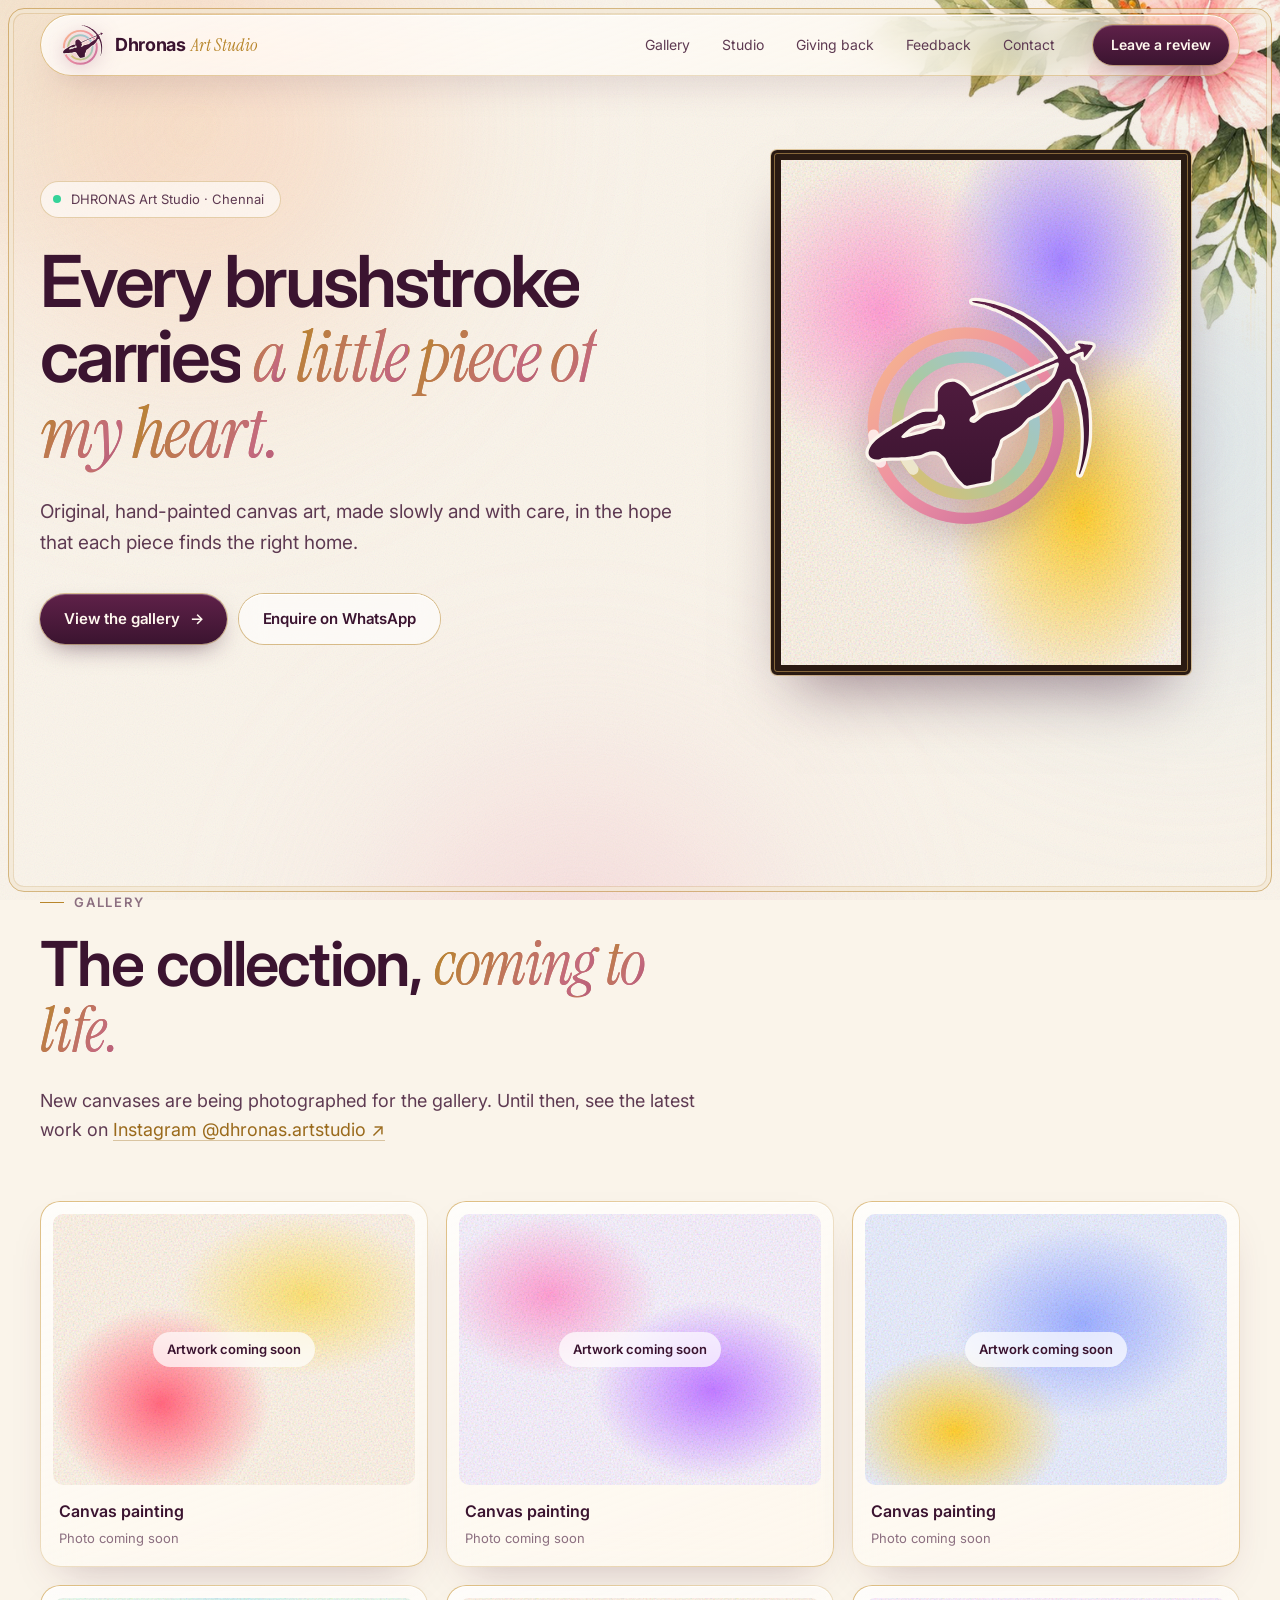
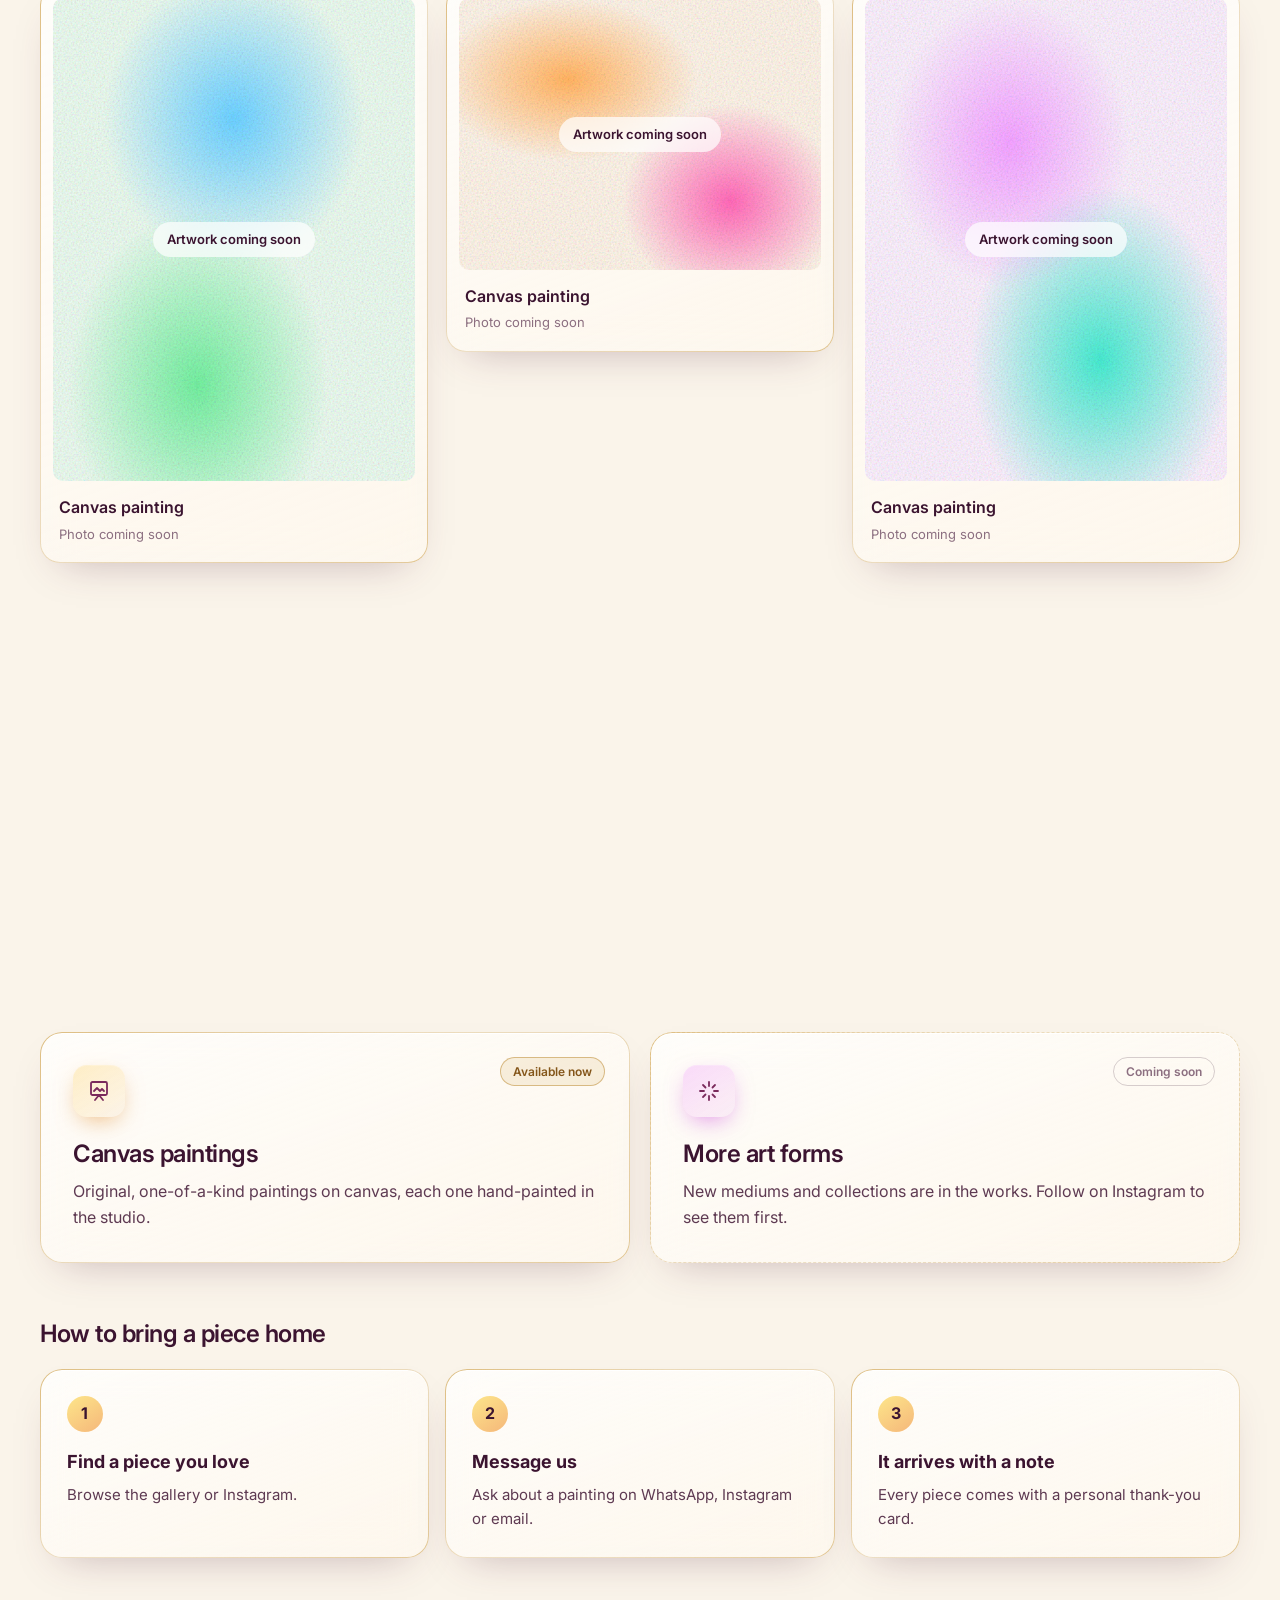
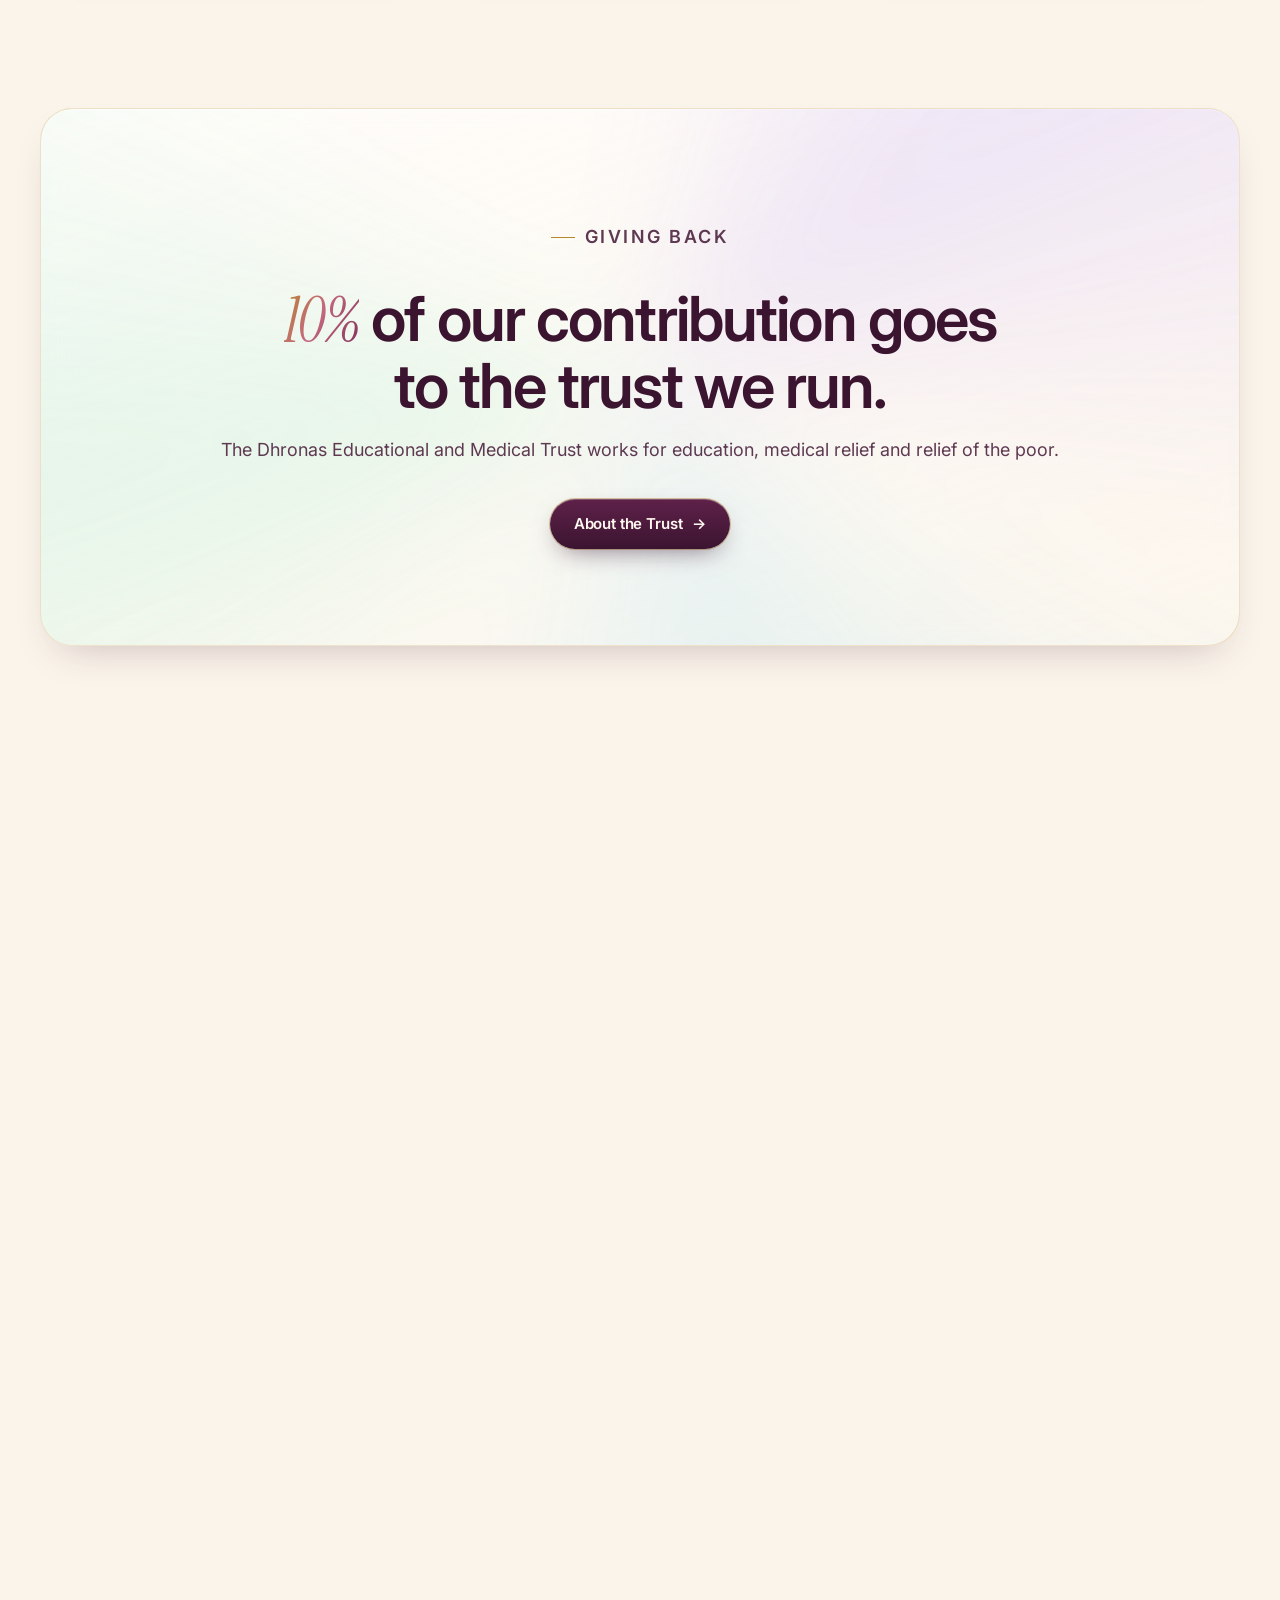
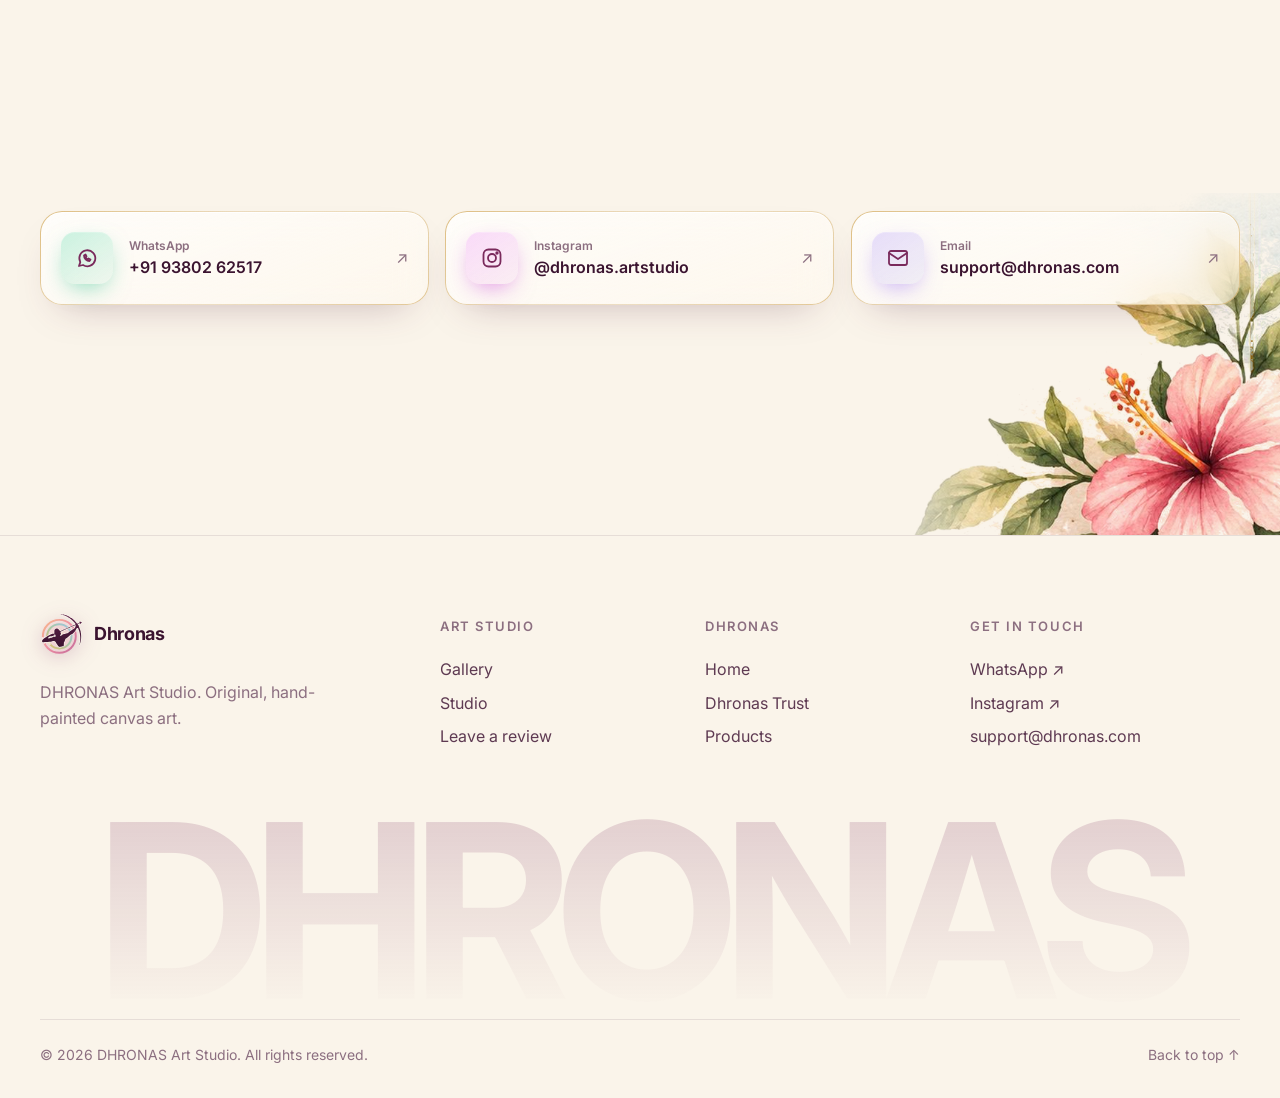
==== commit f221da85: "Restyle Art Studio pages to match the thank-you card Cream watercolour paper, plum type and buttons," ====
--- a/arts/index.html
+++ b/arts/index.html
@@ -3,8 +3,8 @@
 <head>
   <meta charset="UTF-8" />
   <meta name="viewport" content="width=device-width, initial-scale=1" />
-  <meta name="color-scheme" content="dark" />
-  <meta name="theme-color" content="#07070d" />
+  <meta name="color-scheme" content="light" />
+  <meta name="theme-color" content="#faf4ea" />
   <title>DHRONAS Art Studio</title>
   <meta name="description" content="DHRONAS Art Studio: original, hand-painted canvas art. 10% of every contribution goes to the Dhronas Educational and Medical Trust." />
   <meta property="og:title" content="DHRONAS Art Studio" />
@@ -22,10 +22,10 @@
   <!-- Logo: archer + target rings (symbol reused across the page) -->
   <svg class="svg-defs" aria-hidden="true" focusable="false">
     <defs>
-      <linearGradient id="dh-cyan" x1="0" y1="0" x2="1" y2="1"><stop offset="0" stop-color="#67e8f9"/><stop offset=".5" stop-color="#22d3ee"/><stop offset="1" stop-color="#6366f1"/></linearGradient>
-      <linearGradient id="dh-mag" x1="1" y1="0" x2="0" y2="1"><stop offset="0" stop-color="#f9a8d4"/><stop offset=".5" stop-color="#e879f9"/><stop offset="1" stop-color="#8b5cf6"/></linearGradient>
-      <linearGradient id="dh-archer" x1="0" y1="0" x2="0" y2="1"><stop offset="0" stop-color="#ffffff"/><stop offset="1" stop-color="#d9d6f5"/></linearGradient>
-      <radialGradient id="dh-glow"><stop offset="0" stop-color="#8b5cf6" stop-opacity=".55"/><stop offset=".6" stop-color="#22d3ee" stop-opacity=".12"/><stop offset="1" stop-color="#22d3ee" stop-opacity="0"/></radialGradient>
+      <linearGradient id="dh-cyan" x1="0" y1="0" x2="1" y2="1"><stop offset="0" stop-color="#f7b98c"/><stop offset=".5" stop-color="#ee8fa3"/><stop offset="1" stop-color="#c46a9a"/></linearGradient>
+      <linearGradient id="dh-mag" x1="1" y1="0" x2="0" y2="1"><stop offset="0" stop-color="#9cc3e4"/><stop offset=".5" stop-color="#a9c9a4"/><stop offset="1" stop-color="#e2bd6a"/></linearGradient>
+      <linearGradient id="dh-archer" x1="0" y1="0" x2="0" y2="1"><stop offset="0" stop-color="#5f2149"/><stop offset="1" stop-color="#3b1430"/></linearGradient>
+      <radialGradient id="dh-glow"><stop offset="0" stop-color="#fbe3c8" stop-opacity=".9"/><stop offset=".6" stop-color="#f6c7d2" stop-opacity=".35"/><stop offset="1" stop-color="#f6c7d2" stop-opacity="0"/></radialGradient>
       <path id="dh-archer-path" d="M47.55 90.71C46.14 89.27 45.31 88.31 44.77 87.48C44.35 86.84 43.68 85.87 43.28 85.33C41.82 83.32 41.08 82.02 40.06 79.65C39.82 79.08 38.48 77.73 37.13 76.69C35.93 75.77 34.88 75.59 32.41 75.87C31.41 75.98 30.74 76.22 28.25 77.32C27.49 77.66 26.99 77.77 25.62 77.93C24.70 78.04 23.32 78.21 22.56 78.31C19.80 78.69 18.72 78.76 13.75 78.85C8.69 78.95 8.69 78.95 7.84 79.36C5.84 80.34 2.85 79.55 2.05 77.82C0.89 75.34 3.20 71.57 7.83 68.38C8.85 67.68 9.83 67.00 10.00 66.87C10.40 66.57 12.06 65.53 12.60 65.24C12.83 65.12 13.31 64.82 13.67 64.59C14.91 63.77 15.96 63.12 16.05 63.12C16.11 63.12 16.41 62.94 16.73 62.71C17.05 62.49 17.52 62.21 17.78 62.09C18.03 61.98 18.48 61.71 18.76 61.50C19.05 61.30 19.35 61.13 19.42 61.12C19.50 61.12 19.84 60.94 20.19 60.71C20.83 60.27 21.55 59.84 22.69 59.19C23.05 58.98 23.62 58.65 23.96 58.45C24.29 58.25 24.87 57.91 25.25 57.69C26.06 57.21 27.95 56.44 28.75 56.26C29.06 56.19 30.62 56.13 32.22 56.13C35.49 56.12 35.75 56.07 35.99 55.33C36.08 55.06 36.13 53.51 36.11 50.74C36.09 46.01 36.10 45.98 37.04 44.53C38.32 42.54 41.31 41.11 43.81 41.28C44.49 41.33 44.93 41.46 45.76 41.85C47.95 42.88 49.33 44.12 50.81 46.39C51.87 48.01 52.20 48.37 52.63 48.37C53.04 48.37 54.27 47.96 54.79 47.64C55.01 47.51 55.41 47.33 55.69 47.25C55.96 47.16 56.55 46.90 56.99 46.67C57.43 46.44 57.89 46.25 58.01 46.25C58.13 46.25 58.65 46.02 59.17 45.75C59.69 45.48 60.20 45.25 60.30 45.25C60.40 45.25 60.85 45.06 61.30 44.82C61.75 44.59 62.33 44.33 62.59 44.25C62.85 44.16 63.34 43.94 63.69 43.75C64.03 43.56 64.54 43.33 64.81 43.25C65.09 43.16 65.68 42.91 66.12 42.69C66.57 42.47 67.15 42.22 67.41 42.13C67.67 42.05 68.12 41.85 68.41 41.69C68.70 41.53 69.19 41.33 69.50 41.25C69.81 41.17 70.26 40.97 70.50 40.81C70.74 40.64 71.25 40.40 71.63 40.27C72.00 40.14 72.65 39.87 73.06 39.66C73.48 39.45 74.04 39.21 74.31 39.13C74.59 39.04 75.09 38.81 75.44 38.62C75.78 38.44 76.29 38.21 76.56 38.12C76.84 38.04 77.26 37.86 77.50 37.74C77.91 37.52 78.69 37.18 80.56 36.42C80.97 36.25 81.76 35.89 82.31 35.63C82.86 35.36 83.45 35.11 83.62 35.06C83.80 35.01 84.11 34.86 84.33 34.73C84.55 34.60 85.05 34.38 85.44 34.25C85.83 34.12 86.34 33.89 86.56 33.75C86.79 33.61 87.30 33.38 87.70 33.25C88.09 33.11 88.65 32.87 88.93 32.70C89.21 32.54 89.75 32.31 90.12 32.19C90.50 32.07 91.04 31.83 91.32 31.67C91.60 31.51 92.16 31.26 92.55 31.13C92.95 30.99 93.45 30.77 93.67 30.64C93.89 30.50 94.39 30.27 94.79 30.12C96.23 29.59 96.11 29.20 93.48 25.92C90.46 22.16 86.03 17.82 82.01 14.68C81.58 14.34 80.99 13.88 80.70 13.66C80.08 13.18 78.51 12.11 77.31 11.37C75.93 10.52 74.73 9.75 74.19 9.38C73.91 9.19 73.41 8.91 73.07 8.76C72.73 8.61 72.36 8.41 72.25 8.31C72.14 8.21 71.73 8.02 71.35 7.89C70.97 7.76 70.44 7.52 70.17 7.35C69.91 7.18 69.49 6.97 69.25 6.88C69.01 6.79 68.53 6.56 68.19 6.37C67.84 6.17 67.23 5.89 66.82 5.74C66.41 5.59 65.91 5.36 65.70 5.24C65.49 5.12 64.95 4.93 64.50 4.83C64.05 4.73 63.32 4.48 62.88 4.27C62.43 4.07 61.87 3.86 61.62 3.81C61.38 3.76 60.71 3.54 60.12 3.31C59.54 3.09 58.84 2.87 58.56 2.82C58.29 2.78 57.33 2.58 56.44 2.37C55.54 2.17 54.50 1.95 54.12 1.87C53.27 1.71 53.06 1.59 53.17 1.31C53.31 0.94 56.27 1.13 58.88 1.67C60.01 1.90 61.42 2.16 62.00 2.24C62.58 2.33 63.40 2.53 63.81 2.69C64.22 2.86 64.87 3.05 65.25 3.13C65.63 3.20 66.36 3.43 66.88 3.63C67.39 3.83 68.29 4.12 68.88 4.29C70.27 4.69 71.89 5.35 74.45 6.58C75.07 6.88 75.63 7.13 75.68 7.13C75.85 7.12 78.17 8.29 78.69 8.63C78.96 8.82 79.46 9.13 79.79 9.33C82.71 11.07 83.50 11.56 84.22 12.08C89.69 16.06 94.23 20.37 97.63 24.81C99.08 26.71 99.88 27.50 100.35 27.50C100.76 27.50 102.23 26.98 102.81 26.63C103.02 26.51 103.41 26.33 103.69 26.25C103.96 26.16 104.55 25.90 104.99 25.67C105.43 25.44 105.87 25.25 105.96 25.25C106.06 25.25 106.30 25.16 106.51 25.06C106.81 24.90 106.88 24.79 106.88 24.42C106.87 24.05 106.77 23.88 106.16 23.29C105.50 22.65 105.46 22.59 105.67 22.44C105.92 22.25 106.40 22.27 108.75 22.57C109.54 22.67 110.71 22.80 111.35 22.87C112.61 23.00 112.88 23.12 112.88 23.57C112.88 23.87 110.27 27.49 109.24 28.62C108.77 29.14 108.72 29.17 108.57 28.96C108.46 28.81 108.42 28.49 108.47 27.94C108.60 26.27 108.25 26.02 106.69 26.63C106.14 26.85 105.38 27.19 105.00 27.38C104.62 27.58 104.14 27.78 103.94 27.82C103.50 27.93 101.83 28.82 101.66 29.04C101.12 29.73 102.23 31.59 103.60 32.30C104.22 32.62 104.50 33.22 104.63 34.52C104.78 35.96 104.92 36.46 105.43 37.49C105.66 37.94 105.89 38.45 105.94 38.62C105.99 38.80 106.19 39.25 106.37 39.62C106.56 40.00 106.82 40.62 106.94 41.00C107.06 41.38 107.27 41.85 107.39 42.06C107.52 42.27 107.71 42.86 107.82 43.37C107.93 43.89 108.18 44.73 108.37 45.25C108.57 45.77 108.79 46.52 108.87 46.93C108.96 47.33 109.16 48.02 109.32 48.46C109.49 48.89 109.68 49.66 109.75 50.16C110.08 52.53 110.17 53.02 110.45 54.19C110.72 55.27 110.79 56.04 110.97 59.98C111.25 66.24 110.98 71.36 110.20 74.49C110.10 74.87 109.96 75.69 109.88 76.31C109.65 78.10 107.98 83.95 107.34 85.20C107.16 85.56 106.95 86.10 106.87 86.42C106.71 87.02 106.47 87.33 106.26 87.19C106.04 87.06 106.11 86.29 106.42 85.40C106.72 84.53 106.94 83.49 107.69 79.38C108.44 75.33 108.73 69.10 108.40 64.31C108.11 60.09 108.01 59.09 107.68 57.56C107.50 56.74 107.28 55.42 107.17 54.62C107.06 53.80 106.85 52.86 106.68 52.42C106.51 52.00 106.28 51.22 106.18 50.69C106.08 50.16 105.80 49.15 105.56 48.44C105.32 47.74 105.12 47.05 105.13 46.92C105.13 46.78 104.93 46.28 104.70 45.80C104.47 45.33 104.21 44.69 104.12 44.38C104.04 44.07 103.82 43.51 103.62 43.13C103.43 42.75 103.20 42.18 103.12 41.88C102.93 41.13 102.30 40.16 101.86 39.93C101.11 39.54 100.33 39.70 98.97 40.52C98.05 41.07 97.96 41.20 96.96 43.13C95.66 45.67 94.44 47.87 93.88 48.69C91.95 51.49 89.73 53.93 87.93 55.22C86.84 56.01 85.47 56.87 85.31 56.88C85.24 56.88 84.90 57.05 84.56 57.27C84.22 57.48 83.68 57.75 83.38 57.85C83.07 57.96 82.61 58.17 82.36 58.32C82.11 58.48 81.70 58.70 81.44 58.80C80.68 59.12 80.01 59.74 79.12 60.93C77.53 63.08 75.14 64.94 70.88 67.37C67.35 69.38 66.95 69.75 66.75 71.14C66.62 72.02 65.83 74.22 65.31 75.16C65.12 75.49 64.89 76.08 64.79 76.47C64.55 77.40 64.21 78.03 63.63 78.67C62.93 79.44 62.91 79.50 62.82 82.06C62.77 83.37 62.65 85.37 62.56 86.50C62.46 87.63 62.38 88.86 62.38 89.21C62.37 90.48 62.19 90.61 60.06 90.93C59.38 91.03 58.14 91.25 57.31 91.42C56.49 91.59 55.39 91.79 54.88 91.88C54.36 91.96 53.25 92.19 52.41 92.39C49.71 93.03 49.90 93.09 47.55 90.71ZM20.82 68.69C21.64 68.44 22.68 68.18 23.12 68.11C23.57 68.03 24.42 67.81 25.00 67.62C25.58 67.43 26.57 67.21 27.19 67.13C28.36 66.98 29.41 66.58 31.19 65.61C33.08 64.59 35.16 64.27 37.31 64.68C38.37 64.89 38.75 64.81 39.05 64.35C39.34 63.90 39.75 62.26 39.75 61.55C39.75 59.88 38.24 57.38 37.22 57.38C36.58 57.38 36.27 57.79 35.98 59.02C35.66 60.38 35.52 60.57 34.67 60.82C34.29 60.93 33.63 61.19 33.21 61.38C32.69 61.62 32.07 61.78 31.31 61.86C29.09 62.12 27.33 62.38 26.70 62.56C26.35 62.65 25.73 62.80 25.31 62.88C24.90 62.96 24.38 63.14 24.15 63.28C23.92 63.42 23.47 63.66 23.14 63.82C21.82 64.45 18.00 67.96 18.00 68.54C18.00 69.26 18.73 69.30 20.82 68.69ZM55.12 61.22C55.37 61.07 55.98 60.59 56.50 60.13C58.47 58.40 59.94 57.50 61.49 57.12C62.01 56.99 62.77 56.77 63.17 56.63C63.58 56.49 64.45 56.29 65.11 56.19C65.77 56.08 66.90 55.83 67.62 55.63C68.35 55.44 69.32 55.21 69.79 55.13C70.26 55.05 71.05 54.83 71.55 54.63C72.04 54.44 72.70 54.21 73.00 54.13C73.31 54.05 73.76 53.85 74.01 53.69C74.25 53.53 74.74 53.26 75.09 53.08C75.47 52.89 76.41 52.10 77.47 51.08C79.25 49.37 80.25 48.61 81.25 48.16C81.59 48.02 82.37 47.39 83.19 46.61C85.08 44.81 87.05 43.52 88.60 43.06C90.17 42.59 93.94 39.23 94.25 38.02C94.32 37.72 94.52 37.21 94.67 36.89C94.83 36.57 95.05 35.94 95.17 35.49C95.28 35.03 95.54 34.30 95.75 33.86C96.15 33.00 96.23 32.31 95.95 31.94C95.68 31.57 94.99 31.66 93.84 32.23C93.27 32.50 92.67 32.77 92.50 32.82C92.33 32.87 91.85 33.09 91.44 33.32C91.03 33.55 90.48 33.77 90.22 33.82C89.97 33.86 89.51 34.06 89.22 34.25C88.92 34.43 88.37 34.69 87.99 34.81C87.62 34.93 87.08 35.17 86.80 35.33C86.52 35.49 85.96 35.74 85.56 35.88C85.16 36.01 84.65 36.23 84.44 36.36C84.22 36.49 83.82 36.66 83.55 36.75C83.28 36.83 82.76 37.07 82.39 37.28C82.01 37.48 81.42 37.74 81.07 37.84C80.72 37.94 80.21 38.16 79.93 38.33C79.65 38.49 79.11 38.73 78.74 38.86C77.99 39.13 76.37 39.85 75.50 40.30C75.19 40.46 74.71 40.66 74.44 40.75C74.16 40.84 73.57 41.09 73.12 41.31C72.68 41.54 72.17 41.76 72.00 41.81C71.62 41.92 69.76 42.73 68.56 43.31C68.08 43.54 67.55 43.77 67.38 43.82C67.20 43.86 66.78 44.05 66.44 44.24C66.09 44.43 65.50 44.69 65.12 44.81C64.75 44.93 64.27 45.13 64.06 45.26C63.86 45.38 63.38 45.60 63.00 45.74C62.62 45.89 62.06 46.14 61.75 46.30C61.44 46.46 61.05 46.64 60.88 46.68C60.57 46.77 59.46 47.25 57.44 48.19C56.89 48.44 56.16 48.75 55.81 48.88C54.76 49.25 53.45 50.04 53.28 50.40C53.15 50.68 53.15 50.82 53.32 51.27C53.44 51.57 53.64 52.26 53.78 52.81C53.91 53.36 54.16 54.18 54.32 54.62C55.11 56.76 55.02 57.33 53.80 57.94C52.46 58.61 51.75 59.35 51.75 60.10C51.75 60.69 51.93 60.96 52.54 61.27C53.54 61.78 54.19 61.77 55.12 61.22Z"/>
       <symbol id="dh-logo" viewBox="-4 -4 123 121">
         <circle cx="50" cy="63" r="54" fill="url(#dh-glow)"/>
@@ -37,7 +37,7 @@
         <circle cx="50" cy="63" r="34" fill="none" stroke="#fff" stroke-width="5.5" stroke-linecap="round" stroke-dasharray="10 204" opacity=".6">
           <animateTransform attributeName="transform" type="rotate" from="360 50 63" to="0 50 63" dur="5s" repeatCount="indefinite"/>
         </circle>
-        <use href="#dh-archer-path" fill="none" stroke="#07070d" stroke-width="3.2" stroke-linejoin="round"/>
+        <use href="#dh-archer-path" fill="none" stroke="#fbf5ec" stroke-width="3.2" stroke-linejoin="round"/>
         <use href="#dh-archer-path" fill="url(#dh-archer)"/>
       </symbol>
     </defs>
@@ -77,6 +77,7 @@
   <main id="main">
     <!-- HERO -->
     <section class="hero trust-hero" id="top">
+      <img class="floral floral-hero" src="/arts/images/floral-corner.png" alt="" aria-hidden="true" />
       <div class="wrap hero-grid">
         <div class="hero-copy">
           <p class="pill reveal"><span class="dot"></span> DHRONAS Art Studio · Chennai</p>
@@ -219,6 +220,7 @@
 
     <!-- CONTACT -->
     <section class="section" id="contact">
+      <img class="floral floral-foot" src="/arts/images/floral-hibiscus.png" alt="" aria-hidden="true" loading="lazy" />
       <div class="wrap">
         <p class="eyebrow reveal">Contact</p>
         <h2 class="split" data-split>Say <em>hello.</em></h2>
--- a/styles.css
+++ b/styles.css
@@ -677,3 +677,98 @@
 @media (max-width: 560px) {
   .gform iframe { height: 1400px; }
 }
+
+/* ============ Arts pages: watercolour card theme ============ */
+.arts-page {
+  --bg: #faf4ea;
+  --bg-2: #fffaf3;
+  --ink: #3b1430;
+  --ink-2: #5e3a52;
+  --ink-3: #8c6f80;
+  --line: rgba(59, 20, 48, 0.10);
+  --line-2: rgba(59, 20, 48, 0.20);
+  --gold: #b8862b;
+  --grad: linear-gradient(120deg, #b8862b 0%, #c46a7d 45%, #7a2a5c 100%);
+}
+.arts-page ::selection { background: rgba(212, 170, 90, 0.35); }
+
+/* paper, washes and the gold frame */
+.arts-page .grid-lines { display: none; }
+.arts-page .noise { opacity: 0.09; mix-blend-mode: multiply; }
+.arts-page .aurora { opacity: 0.6; }
+.arts-page .a1 { background: radial-gradient(circle, #f8c3a0 0%, transparent 62%); }
+.arts-page .a2 { background: radial-gradient(circle, #b9d6ec 0%, transparent 62%); opacity: 0.55; }
+.arts-page .a3 { background: radial-gradient(circle, #f2b3c6 0%, transparent 62%); opacity: 0.5; }
+.arts-page .spotlight { background: radial-gradient(600px circle at var(--mx, 50%) var(--my, 30%), rgba(212, 170, 90, 0.10), transparent 45%); }
+.arts-page::after {
+  content: ""; position: fixed; inset: 8px; z-index: 70; pointer-events: none;
+  border: 1px solid rgba(184, 134, 43, 0.55); border-radius: 16px;
+  box-shadow: inset 0 0 0 4px rgba(250, 244, 234, 0.6), inset 0 0 0 5px rgba(184, 134, 43, 0.22);
+}
+
+/* watercolour florals from the thank-you card */
+.floral { position: absolute; z-index: -1; pointer-events: none; user-select: none; height: auto;
+  -webkit-mask-image: radial-gradient(130% 130% at var(--fx) var(--fy), #000 55%, transparent 80%);
+  mask-image: radial-gradient(130% 130% at var(--fx) var(--fy), #000 55%, transparent 80%); }
+.floral-hero { --fx: 100%; --fy: 0%; top: 0; right: 0; width: min(34vw, 440px); transform: scaleX(-1); --fx: 0%; }
+.floral-foot { --fx: 100%; --fy: 100%; right: 0; bottom: 0; width: min(30vw, 400px); }
+#top, #contact { position: relative; isolation: isolate; }
+#contact { padding-bottom: clamp(140px, 18vw, 240px); }
+
+/* surfaces */
+.arts-page .glass {
+  background: linear-gradient(160deg, rgba(255, 255, 255, 0.78), rgba(255, 250, 243, 0.52));
+  border-color: rgba(184, 134, 43, 0.22);
+  box-shadow: inset 0 1px 0 rgba(255, 255, 255, 0.95), 0 18px 40px -22px rgba(91, 42, 70, 0.35);
+}
+.arts-page .glass::before { background: linear-gradient(140deg, rgba(212, 170, 90, 0.65), rgba(212, 170, 90, 0.08) 40%, rgba(212, 170, 90, 0.08) 60%, rgba(212, 170, 90, 0.45)); }
+.arts-page .pill { background: rgba(255, 255, 255, 0.6); border-color: rgba(184, 134, 43, 0.35); }
+.arts-page .nav.scrolled .nav-inner { background: rgba(255, 250, 243, 0.82); }
+.arts-page .nav-links a:hover, .arts-page .nav-links a.active { background: rgba(59, 20, 48, 0.07); }
+.arts-page .logo { filter: drop-shadow(0 4px 10px rgba(122, 42, 92, 0.25)); }
+.arts-page .brand:hover .logo { filter: drop-shadow(0 6px 14px rgba(184, 134, 43, 0.45)); }
+.arts-page .brand-sub { color: var(--gold); }
+.arts-page .text-link { color: #9a6a1c; border-color: rgba(154, 106, 28, 0.35); }
+.arts-page .text-link:hover { color: #7a2a5c; border-color: #7a2a5c; }
+.arts-page .eyebrow::before { background: var(--gold); }
+
+/* buttons: plum ink with gold edge */
+.arts-page .btn {
+  color: #fff8ef; background: linear-gradient(180deg, #5f2149 0%, #3b1430 100%);
+  box-shadow: inset 0 1px 0 rgba(255, 255, 255, 0.22), 0 10px 26px -10px rgba(59, 20, 48, 0.6), 0 0 0 1px rgba(184, 134, 43, 0.45);
+}
+.arts-page .btn:hover { box-shadow: inset 0 1px 0 rgba(255, 255, 255, 0.22), 0 16px 34px -10px rgba(59, 20, 48, 0.7), 0 0 0 1px rgba(212, 170, 90, 0.8); }
+.arts-page .btn::after { background: linear-gradient(110deg, transparent 30%, rgba(255, 226, 170, 0.35) 50%, transparent 70%); }
+.arts-page .btn-glass { color: var(--ink); background: rgba(255, 255, 255, 0.6); box-shadow: inset 0 1px 0 #fff, 0 0 0 1px rgba(184, 134, 43, 0.5); }
+.arts-page .btn-glass:hover { background: rgba(255, 255, 255, 0.9); box-shadow: inset 0 1px 0 #fff, 0 0 0 1px rgba(184, 134, 43, 0.8); }
+
+/* content details */
+.arts-page .icon { color: #7a2a5c; }
+.arts-page .status.live { color: #84561a; background: rgba(212, 170, 90, 0.16); border-color: rgba(184, 134, 43, 0.5); }
+.arts-page .art:hover { border-color: rgba(184, 134, 43, 0.5); }
+.arts-page .canvas-frame { box-shadow: 0 0 0 1px rgba(184, 134, 43, 0.4), 0 34px 60px -24px rgba(59, 20, 48, 0.5); }
+.arts-page .cta-glow { opacity: 0.4; }
+.arts-page .qr-card img { box-shadow: 0 16px 34px -18px rgba(59, 20, 48, 0.45), 0 0 0 1px rgba(184, 134, 43, 0.3); }
+.arts-page .footer-word { background: linear-gradient(180deg, rgba(122, 42, 92, 0.18), rgba(122, 42, 92, 0)); -webkit-background-clip: text; background-clip: text; }
+.arts-page .form-note.ok { color: #2f7a4f; }
+.arts-page .form-note.err { color: #b4233c; }
+
+/* form fields on paper */
+.arts-page .field input, .arts-page .field textarea, .arts-page .field select {
+  background-color: rgba(255, 255, 255, 0.75); border-color: rgba(59, 20, 48, 0.18); box-shadow: inset 0 1px 3px rgba(59, 20, 48, 0.08);
+}
+.arts-page .field input:focus, .arts-page .field textarea:focus, .arts-page .field select:focus {
+  background-color: #fff; border-color: rgba(122, 42, 92, 0.6); box-shadow: 0 0 0 4px rgba(212, 170, 90, 0.2);
+}
+.arts-page .field select option { background: #fff; }
+.arts-page .stars label { color: rgba(59, 20, 48, 0.16); }
+.arts-page .stars label:hover, .arts-page .stars label:hover ~ label, .arts-page .stars input:checked ~ label { color: #d4a24c; text-shadow: 0 2px 10px rgba(212, 162, 76, 0.45); }
+.arts-page .check input { accent-color: #7a2a5c; }
+
+@media (max-width: 1100px) {
+  .arts-page .nav-links { background: rgba(255, 250, 243, 0.97); border-color: rgba(184, 134, 43, 0.3); }
+}
+@media (max-width: 820px) {
+  .floral-hero { width: 46vw; opacity: 0.75; }
+  .floral-foot { width: 52vw; opacity: 0.85; }
+}
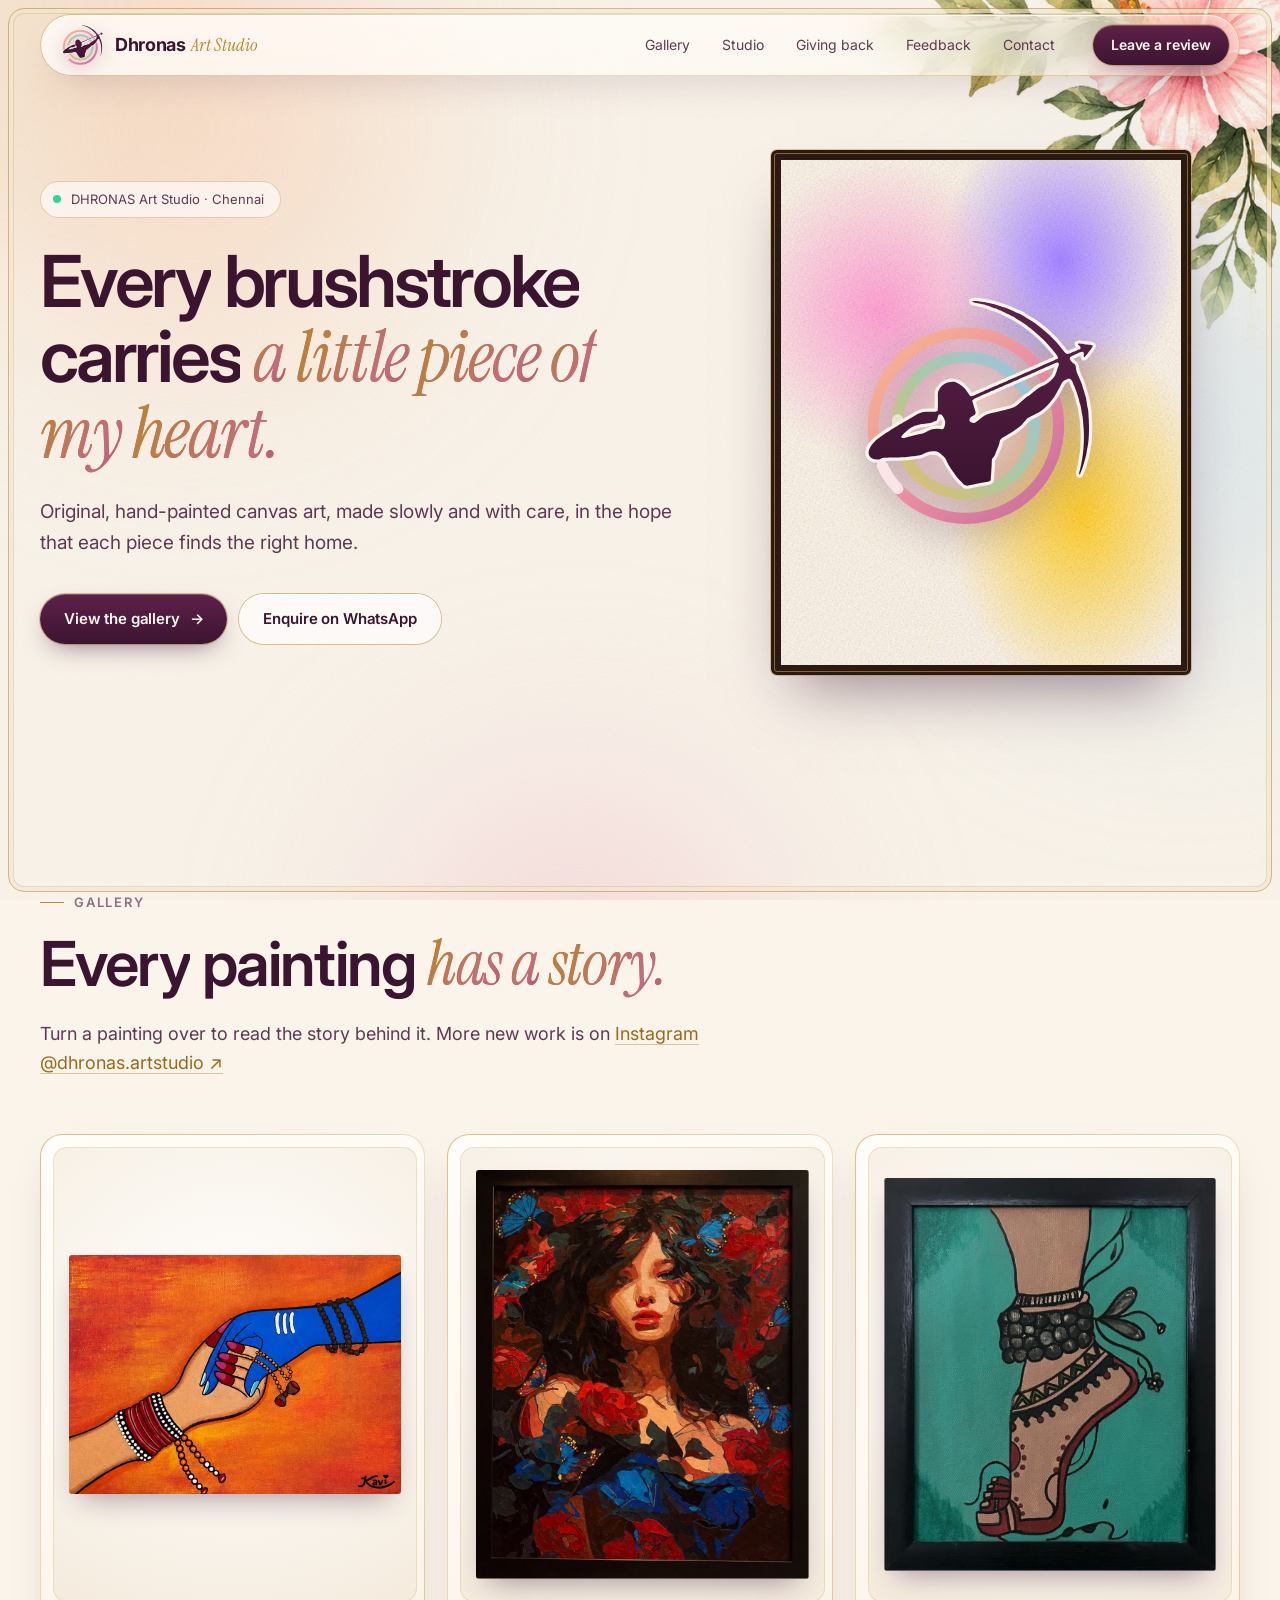
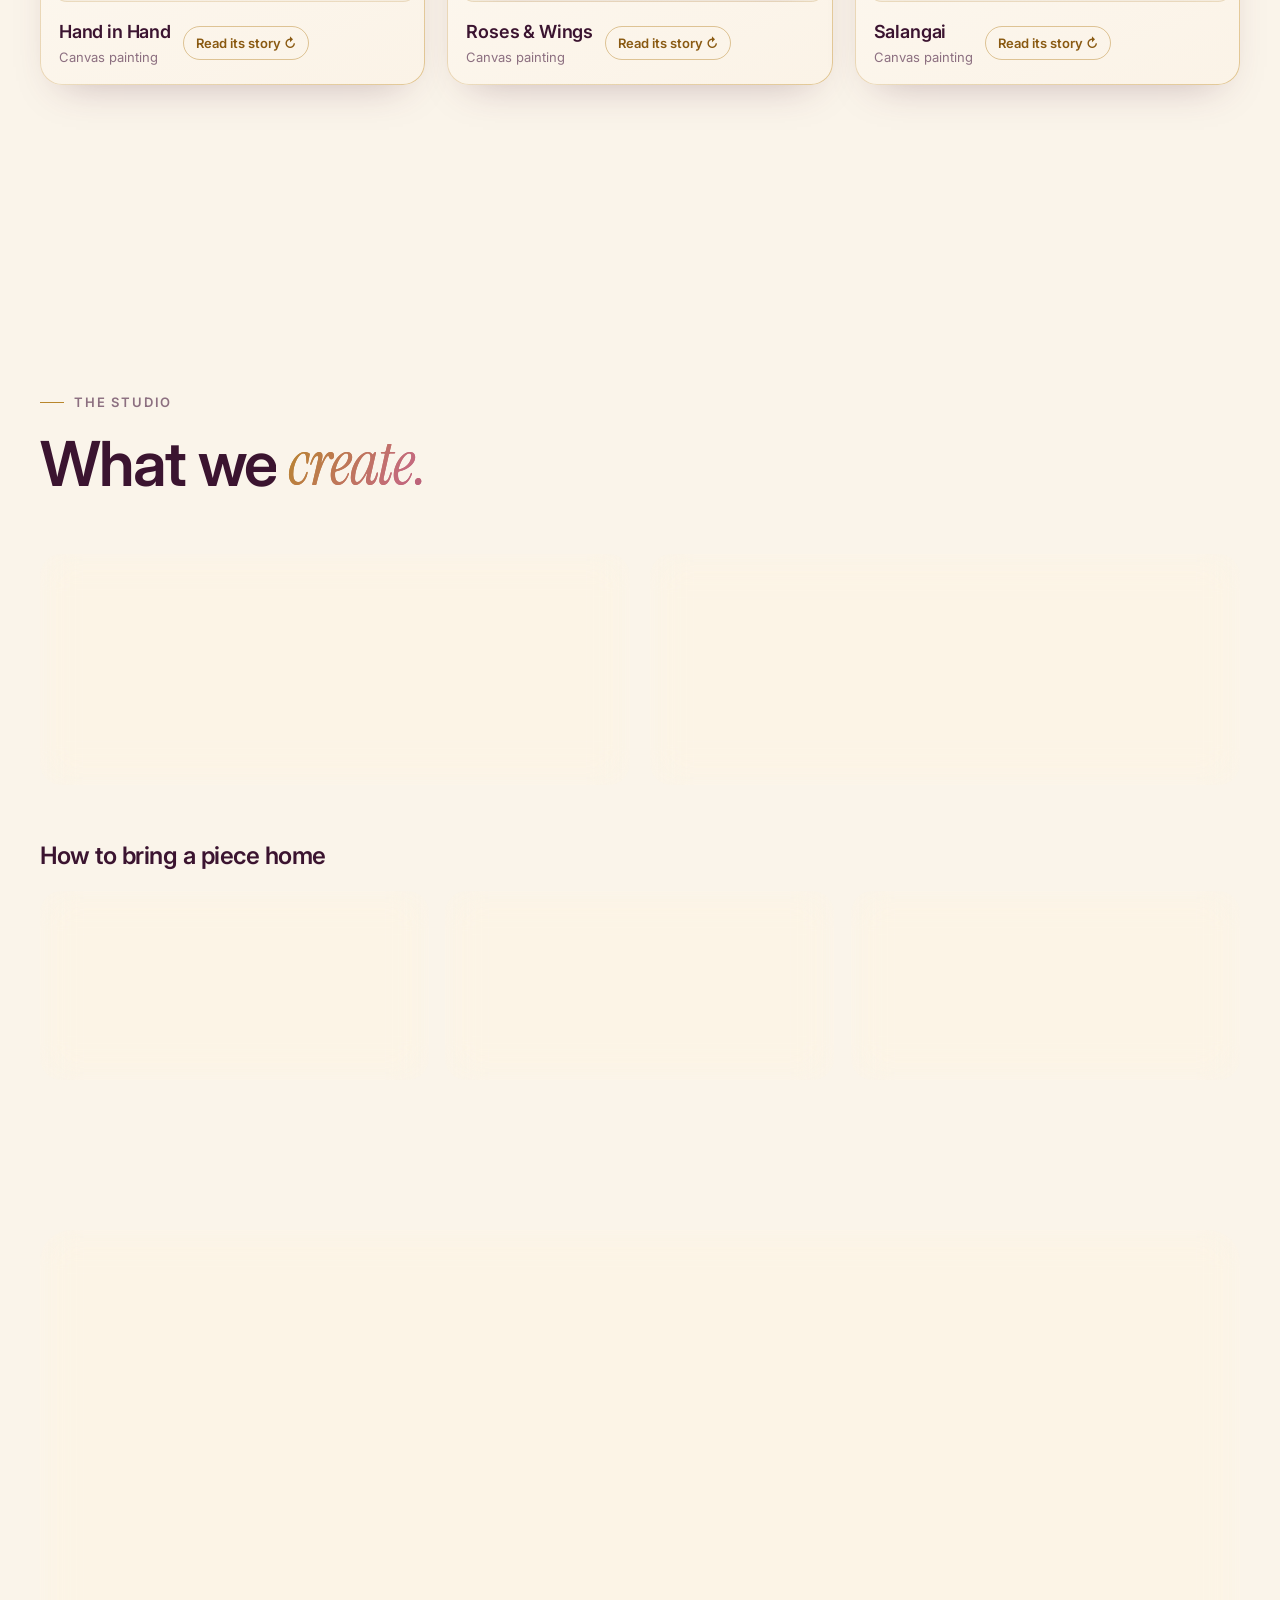
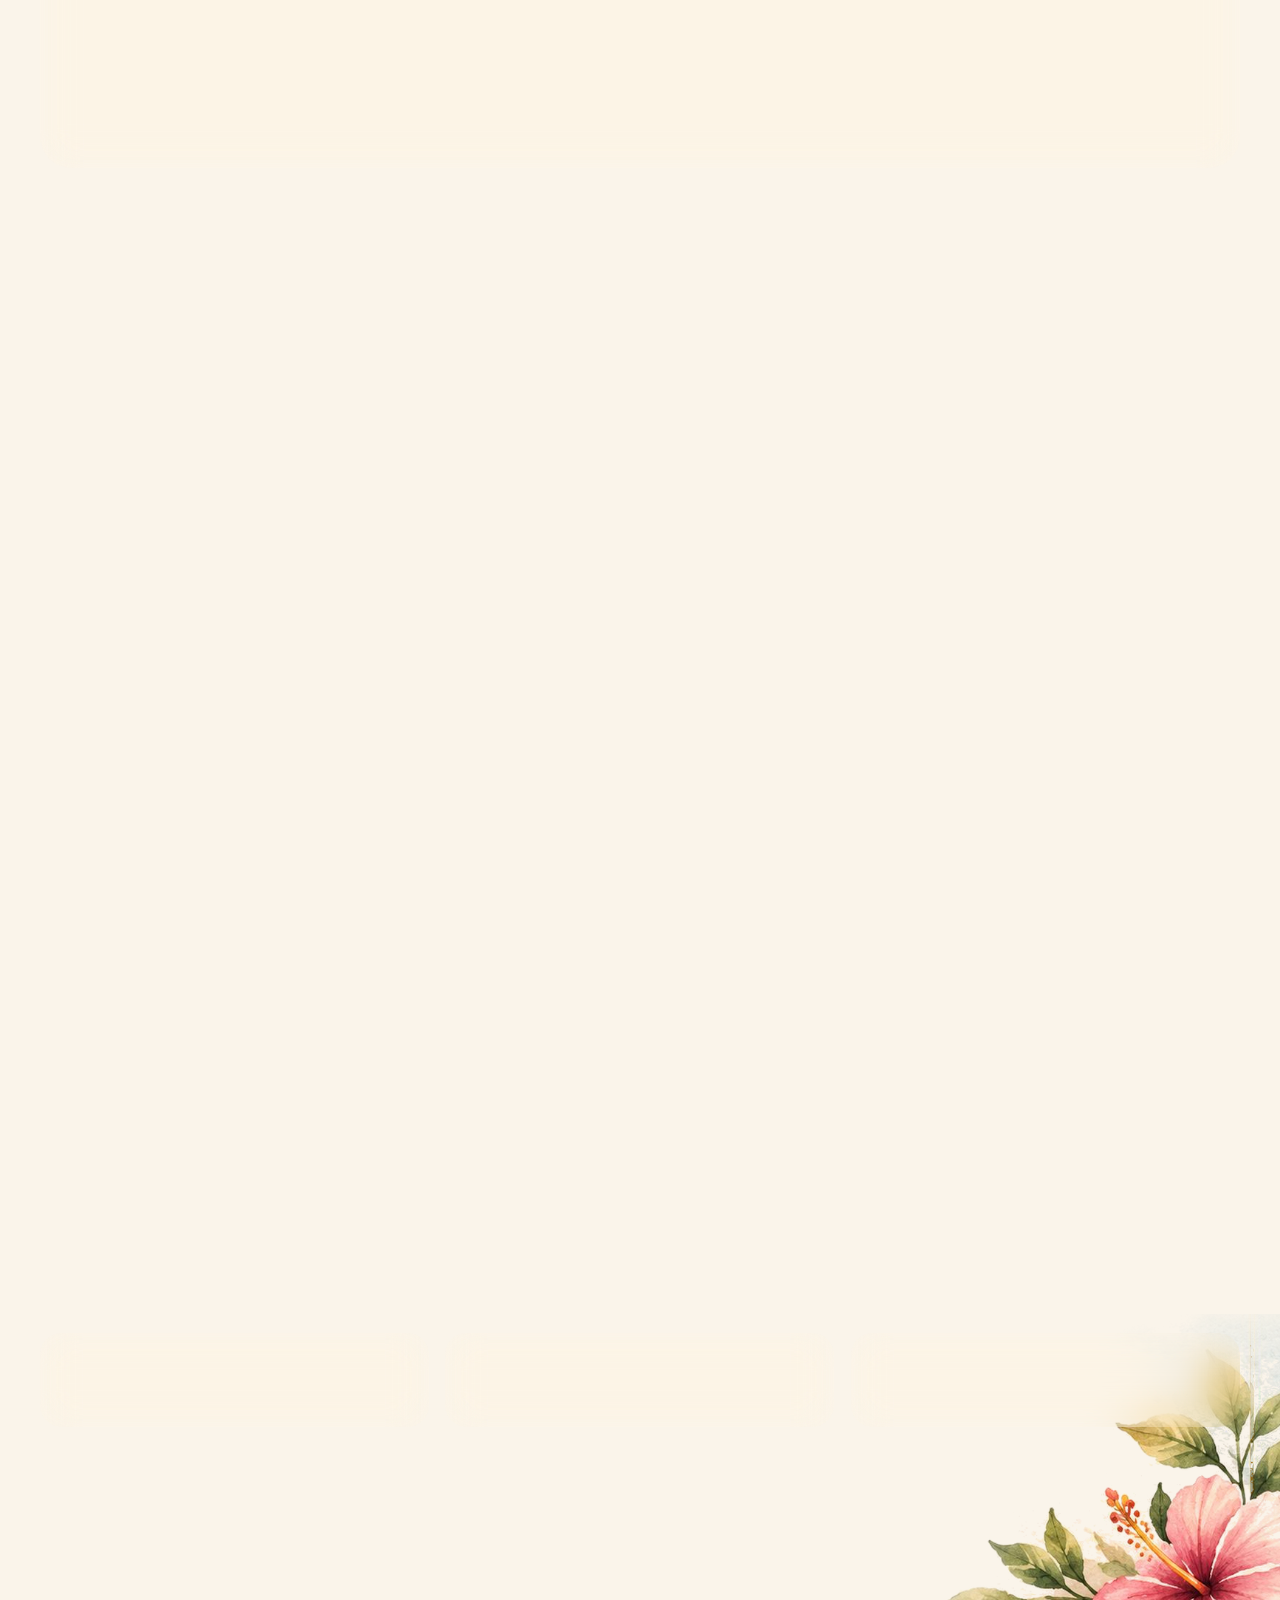
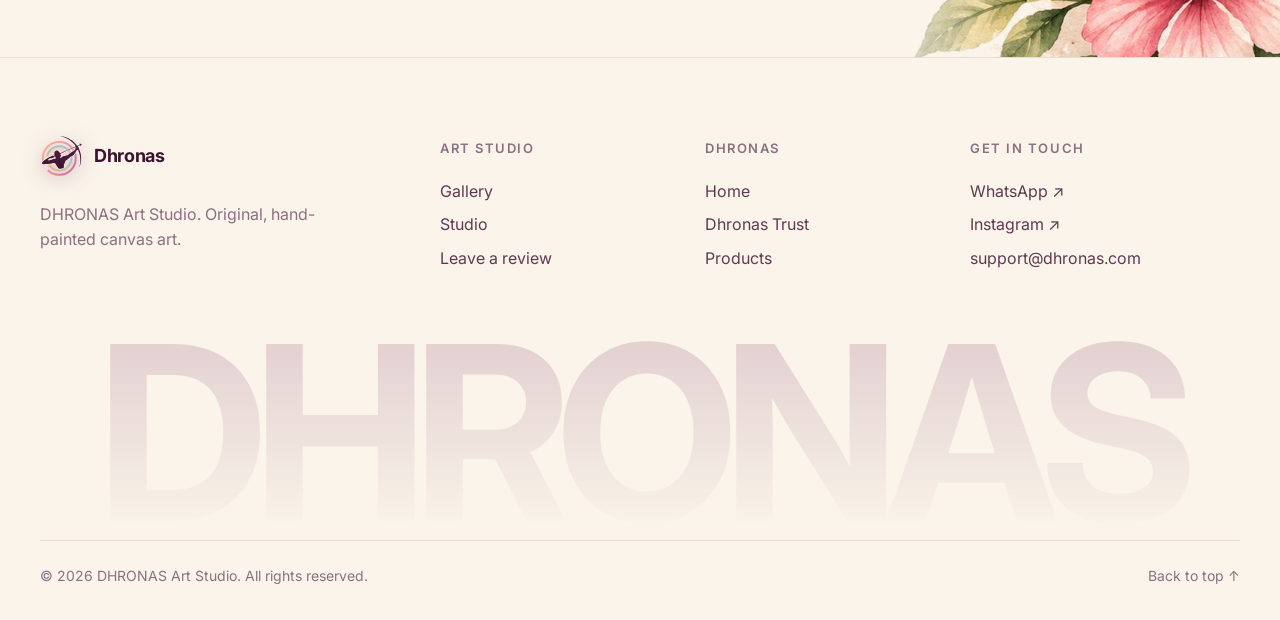
==== commit f26d684d: "Add painting gallery with flip-card stories to /arts/ Replace the six gallery placeholders with thre" ====
--- a/arts/index.html
+++ b/arts/index.html
@@ -10,6 +10,7 @@
   <meta property="og:title" content="DHRONAS Art Studio" />
   <meta property="og:description" content="Original, hand-painted canvas art from Chennai." />
   <meta property="og:url" content="https://dhronas.com/arts/" />
+  <meta property="og:image" content="https://dhronas.com/arts/images/shiva-shakti.jpg" />
   <meta property="og:type" content="website" />
   <link rel="canonical" href="https://dhronas.com/arts/" />
   <link rel="icon" href="/favicon.svg" type="image/svg+xml" />
@@ -103,45 +104,74 @@
       </div>
     </section>
 
-    <!-- GALLERY: replace each placeholder <figure> with a real artwork when photos are ready.
-         Format: put the image in /arts/images/ and use
-         <figure class="art glass reveal">
-           <div class="art-canvas"><img src="/arts/images/FILE.jpg" alt="Short description of the painting" loading="lazy" /></div>
-           <figcaption><strong>Title</strong><small>Acrylic on canvas · 24 × 36 in</small></figcaption>
-         </figure> -->
+    <!-- GALLERY: to add a painting, put a cropped photo in /arts/images/ and copy one
+         <article class="art-card"> block below. Change the image, alt text, title,
+         story text and the two matching ids (aria-controls and id="story-..."). -->
     <section class="section" id="gallery">
       <div class="wrap">
         <p class="eyebrow reveal">Gallery</p>
-        <h2 class="split" data-split>The collection, <em>coming to life.</em></h2>
+        <h2 class="split" data-split>Every painting <em>has a story.</em></h2>
         <p class="section-lead reveal">
-          New canvases are being photographed for the gallery. Until then, see the latest work on
+          Turn a painting over to read the story behind it. More new work is on
           <a class="text-link" href="https://www.instagram.com/dhronas.artstudio/" target="_blank" rel="noopener noreferrer">Instagram @dhronas.artstudio ↗</a>
         </p>
-        <div class="gallery">
-          <figure class="art placeholder glass reveal" style="--d: .05s">
-            <div class="art-canvas"><div class="paint p2"></div><span class="soon">Artwork coming soon</span></div>
-            <figcaption><strong>Canvas painting</strong><small>Photo coming soon</small></figcaption>
-          </figure>
-          <figure class="art placeholder glass reveal tall" style="--d: .12s">
-            <div class="art-canvas"><div class="paint p3"></div><span class="soon">Artwork coming soon</span></div>
-            <figcaption><strong>Canvas painting</strong><small>Photo coming soon</small></figcaption>
-          </figure>
-          <figure class="art placeholder glass reveal" style="--d: .19s">
-            <div class="art-canvas"><div class="paint p4"></div><span class="soon">Artwork coming soon</span></div>
-            <figcaption><strong>Canvas painting</strong><small>Photo coming soon</small></figcaption>
-          </figure>
-          <figure class="art placeholder glass reveal" style="--d: .05s">
-            <div class="art-canvas"><div class="paint p5"></div><span class="soon">Artwork coming soon</span></div>
-            <figcaption><strong>Canvas painting</strong><small>Photo coming soon</small></figcaption>
-          </figure>
-          <figure class="art placeholder glass reveal" style="--d: .12s">
-            <div class="art-canvas"><div class="paint p6"></div><span class="soon">Artwork coming soon</span></div>
-            <figcaption><strong>Canvas painting</strong><small>Photo coming soon</small></figcaption>
-          </figure>
-          <figure class="art placeholder glass reveal tall" style="--d: .19s">
-            <div class="art-canvas"><div class="paint p7"></div><span class="soon">Artwork coming soon</span></div>
-            <figcaption><strong>Canvas painting</strong><small>Photo coming soon</small></figcaption>
-          </figure>
+        <div class="flip-gallery">
+          <article class="art-card reveal" style="--d: .05s">
+            <div class="art-inner">
+              <div class="art-face art-front glass">
+                <button class="art-turn" type="button" aria-expanded="false" aria-controls="story-shiva-shakti">
+                  <span class="art-frame"><img src="/arts/images/shiva-shakti.jpg" alt="Painting of a blue hand with three ash lines, rudraksha beads and a small damaru, holding a woman's hand with red bangles, on a glowing orange background" width="1100" height="791" loading="lazy" /></span>
+                  <span class="art-meta"><span><strong>Hand in Hand</strong><small>Canvas painting</small></span><span class="turn-hint">Read its story <i aria-hidden="true">↻</i></span></span>
+                </button>
+              </div>
+              <div class="art-face art-back glass" id="story-shiva-shakti" inert>
+                <span class="story-mark" aria-hidden="true">“</span>
+                <h3>Hand in Hand</h3>
+                <p>I've always believed love isn't about holding on tightly, but about holding on together. His hand carries ash and rudraksha, the quiet strength of stillness. Hers wears red bangles and the warmth of everyday life. A tiny damaru swings between them, keeping time. Neither pulls, and neither lets go.</p>
+                <p>I painted the sky in sunset orange because that's the colour devotion feels like to me. This is my small prayer for everyone who walks through life hand in hand.</p>
+                <span class="story-sign">With love, Kavi</span>
+                <button class="art-turn back-btn" type="button">See the painting <i aria-hidden="true">↺</i></button>
+              </div>
+            </div>
+          </article>
+
+          <article class="art-card reveal" style="--d: .12s">
+            <div class="art-inner">
+              <div class="art-face art-front glass">
+                <button class="art-turn" type="button" aria-expanded="false" aria-controls="story-roses-and-wings">
+                  <span class="art-frame"><img src="/arts/images/roses-and-wings.jpg" alt="Framed portrait of a dark-haired woman surrounded by deep red roses and bright blue butterflies" width="894" height="1100" loading="lazy" /></span>
+                  <span class="art-meta"><span><strong>Roses &amp; Wings</strong><small>Canvas painting</small></span><span class="turn-hint">Read its story <i aria-hidden="true">↻</i></span></span>
+                </button>
+              </div>
+              <div class="art-face art-back glass" id="story-roses-and-wings" inert>
+                <span class="story-mark" aria-hidden="true">“</span>
+                <h3>Roses &amp; Wings</h3>
+                <p>Some of us bloom quietly, in the dark. I surrounded her with deep red roses and blue butterflies so her stillness would feel full of life, never lonely. Every butterfly is a small hope that found its way to her.</p>
+                <p>Her gaze holds something unsaid, and I'll let you decide what it is. When I look at her, I'm reminded that softness and strength often wear the same face.</p>
+                <span class="story-sign">With love, Kavi</span>
+                <button class="art-turn back-btn" type="button">See the painting <i aria-hidden="true">↺</i></button>
+              </div>
+            </div>
+          </article>
+
+          <article class="art-card reveal" style="--d: .19s">
+            <div class="art-inner">
+              <div class="art-face art-front glass">
+                <button class="art-turn" type="button" aria-expanded="false" aria-controls="story-salangai">
+                  <span class="art-frame"><img src="/arts/images/salangai.jpg" alt="Framed painting of a dancer's foot on tiptoe, wearing ankle bells and a patterned anklet, the foot painted with red alta, on a teal background" width="931" height="1100" loading="lazy" /></span>
+                  <span class="art-meta"><span><strong>Salangai</strong><small>Canvas painting</small></span><span class="turn-hint">Read its story <i aria-hidden="true">↻</i></span></span>
+                </button>
+              </div>
+              <div class="art-face art-back glass" id="story-salangai" inert>
+                <span class="story-mark" aria-hidden="true">“</span>
+                <h3>Salangai</h3>
+                <p>Before the music begins, there's a moment when a dancer rises onto her toes and the salangai at her ankle waits to sing. I wanted to hold that breath, the one just before the first beat.</p>
+                <p>The red alta, the patterned anklet, the teal around her like still water: each detail is my tribute to the grace of classical dance. May she remind you to step into every day the same way, with rhythm and with heart.</p>
+                <span class="story-sign">With love, Kavi</span>
+                <button class="art-turn back-btn" type="button">See the painting <i aria-hidden="true">↺</i></button>
+              </div>
+            </div>
+          </article>
         </div>
       </div>
     </section>
--- a/styles.css
+++ b/styles.css
@@ -772,3 +772,43 @@
   .floral-hero { width: 46vw; opacity: 0.75; }
   .floral-foot { width: 52vw; opacity: 0.85; }
 }
+
+/* ============ Arts: flip gallery ============ */
+.flip-gallery { display: grid; grid-template-columns: repeat(3, 1fr); gap: 22px; margin-top: 56px; align-items: start; }
+.art-card { perspective: 1600px; }
+.art-inner { display: grid; transform-style: preserve-3d; transition: transform .9s var(--ease); }
+.art-card.flipped .art-inner { transform: rotateY(180deg); }
+.art-face { grid-area: 1 / 1; border-radius: 22px; -webkit-backface-visibility: hidden; backface-visibility: hidden; }
+/* backdrop blur breaks 3D flips in some browsers, so these faces use a solid paper tone */
+.arts-page .art-face.glass { -webkit-backdrop-filter: none; backdrop-filter: none; background: linear-gradient(160deg, #fffdf9, #fbf3e7); }
+.art-back { transform: rotateY(180deg); display: flex; flex-direction: column; padding: 28px 26px 24px; }
+.art-turn { font: inherit; color: inherit; cursor: pointer; }
+.art-front .art-turn { display: block; width: 100%; padding: 12px; text-align: left; background: none; border: 0; border-radius: inherit; }
+.art-frame { display: grid; place-items: center; aspect-ratio: 4 / 5; padding: 16px; border-radius: 14px; overflow: hidden;
+  background: radial-gradient(120% 90% at 50% 40%, #ffffff, #f2e6d4); box-shadow: inset 0 0 0 1px rgba(184, 134, 43, 0.18); }
+.art-frame img { max-width: 100%; max-height: 100%; width: auto; height: auto; object-fit: contain; border-radius: 3px;
+  box-shadow: 0 14px 28px -12px rgba(59, 20, 48, 0.45); transition: transform .6s var(--ease); }
+.art-turn:hover .art-frame img { transform: scale(1.03); }
+.art-meta { display: flex; align-items: center; justify-content: space-between; gap: 12px; padding: 16px 6px 4px; }
+.art-meta strong { display: block; font-size: 18px; font-weight: 600; letter-spacing: -0.01em; }
+.art-meta small { display: block; font-size: 13px; color: var(--ink-3); }
+.turn-hint { flex: none; font-size: 13px; font-weight: 600; color: #8a5a12; padding: 6px 12px; border-radius: 999px; border: 1px solid rgba(184, 134, 43, 0.45); transition: background .3s, color .3s; }
+.turn-hint i, .back-btn i { display: inline-block; font-style: normal; transition: transform .5s var(--ease); }
+.art-turn:hover .turn-hint { background: #3b1430; color: #fff8ef; border-color: #3b1430; }
+.art-turn:hover i { transform: rotate(-180deg); }
+.art-back .story-mark { height: 40px; }
+.art-back h3 { margin: 0 0 12px; font-family: var(--serif); font-style: italic; font-weight: 400; font-size: 32px; letter-spacing: -0.01em; color: var(--ink); }
+.art-back p { margin: 0 0 12px; font-size: 15.5px; line-height: 1.65; color: var(--ink-2); }
+.story-sign { margin: 6px 0 18px; font-family: var(--serif); font-style: italic; font-size: 21px; color: var(--gold); }
+.back-btn { align-self: flex-start; margin-top: auto; padding: 9px 16px; border-radius: 999px; font-size: 14px; font-weight: 600; color: var(--ink);
+  background: rgba(255, 255, 255, 0.7); border: 1px solid rgba(184, 134, 43, 0.5); transition: background .3s, color .3s; }
+.back-btn:hover { background: #3b1430; color: #fff8ef; }
+
+@media (max-width: 1024px) { .flip-gallery { grid-template-columns: repeat(2, 1fr); } }
+@media (max-width: 640px) { .flip-gallery { grid-template-columns: 1fr; } }
+/* equal-height cards: the painting area grows to match the longest story in the row */
+.flip-gallery { align-items: stretch; }
+.art-card, .art-inner { display: grid; }
+.art-front { display: flex; }
+.art-front .art-turn { display: flex; flex-direction: column; }
+.art-frame { flex: 1 0 auto; }
